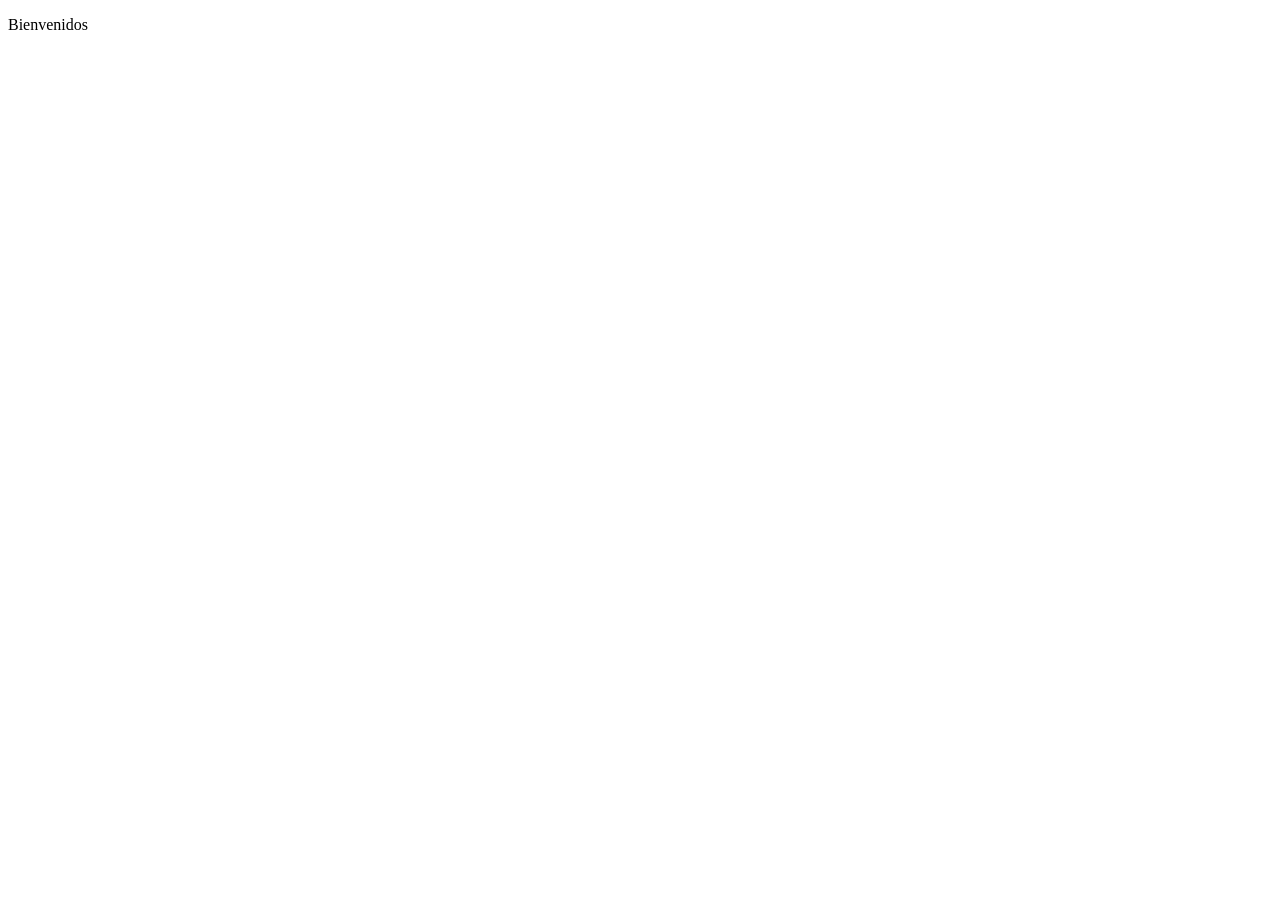
==== index.html @ aa57796c "primer commit" ====
<!DOCTYPE html>
<html lang="en">
<head>
    <meta charset="UTF-8">
    <meta name="viewport" content="width=device-width, initial-scale=1.0">
    <title>Jgm DEV</title>
</head>
<body>
    <p>Bienvenidos</p>
</body>
</html>
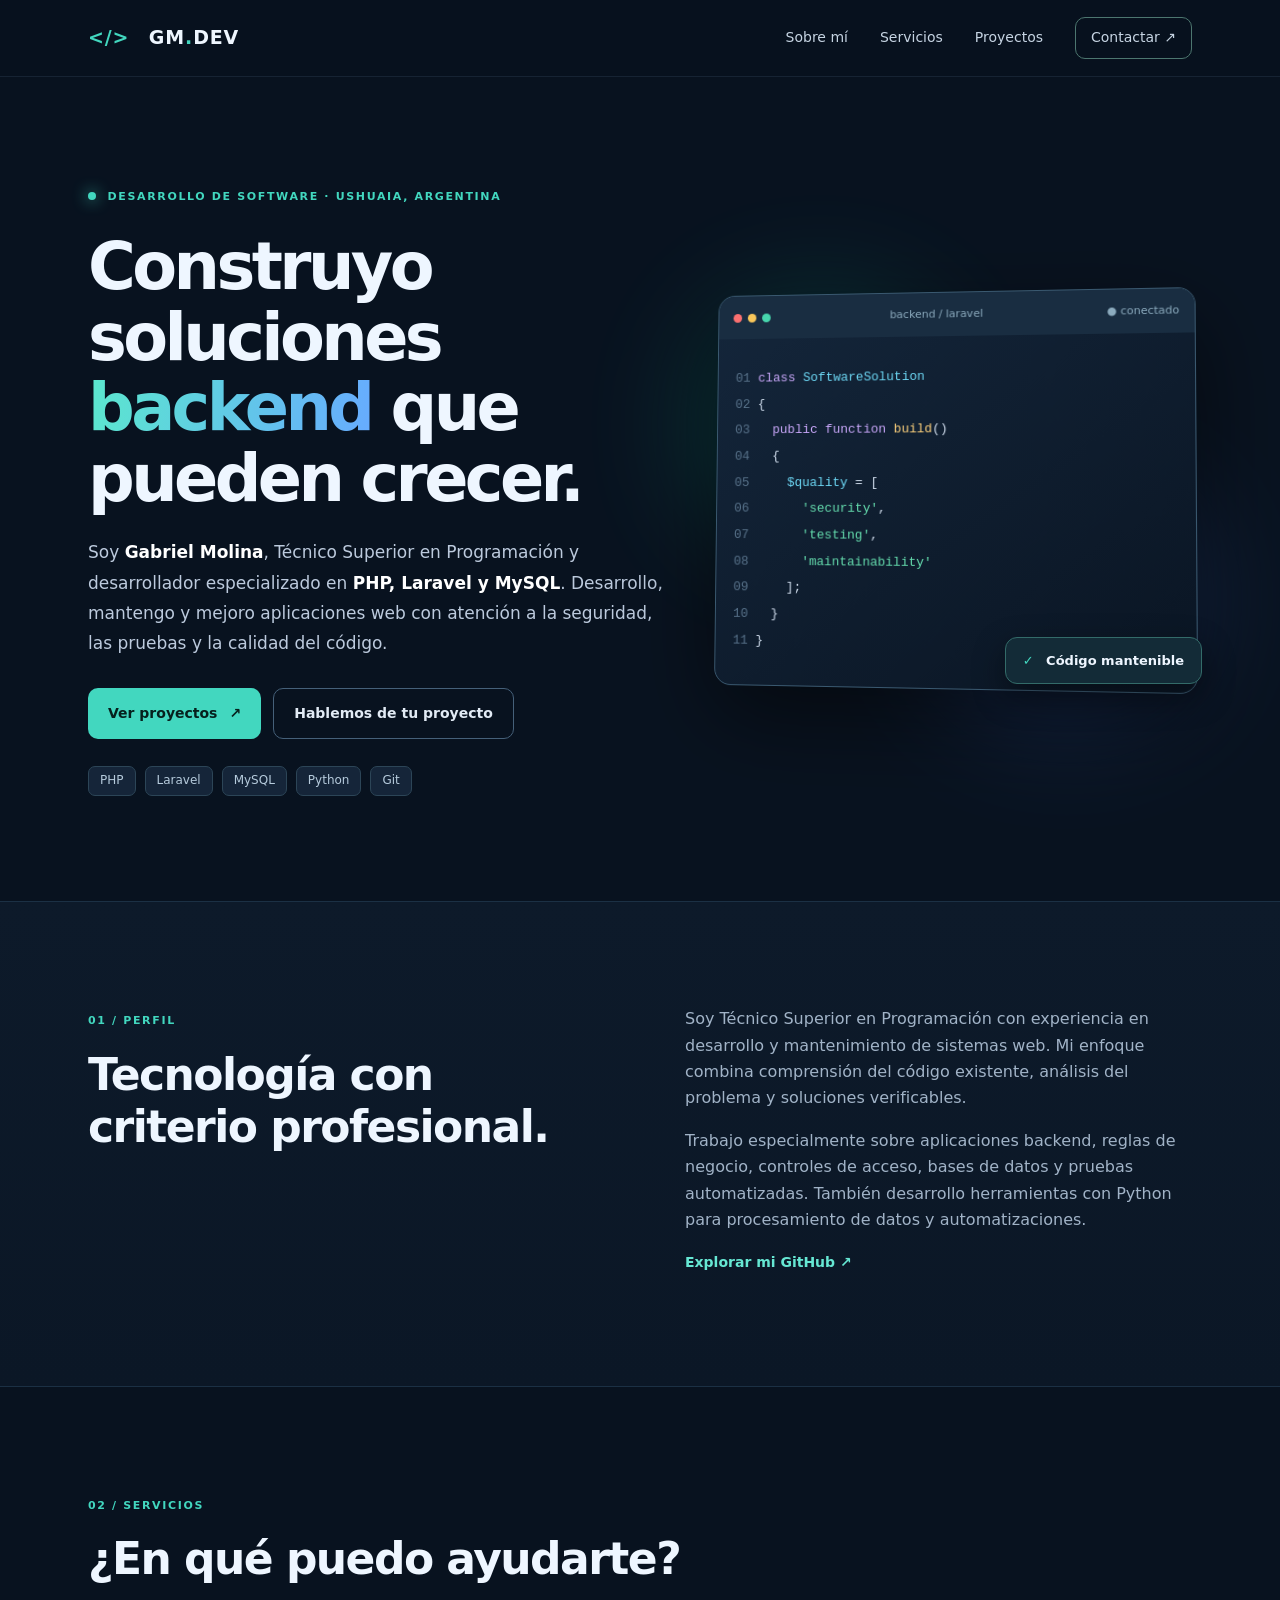
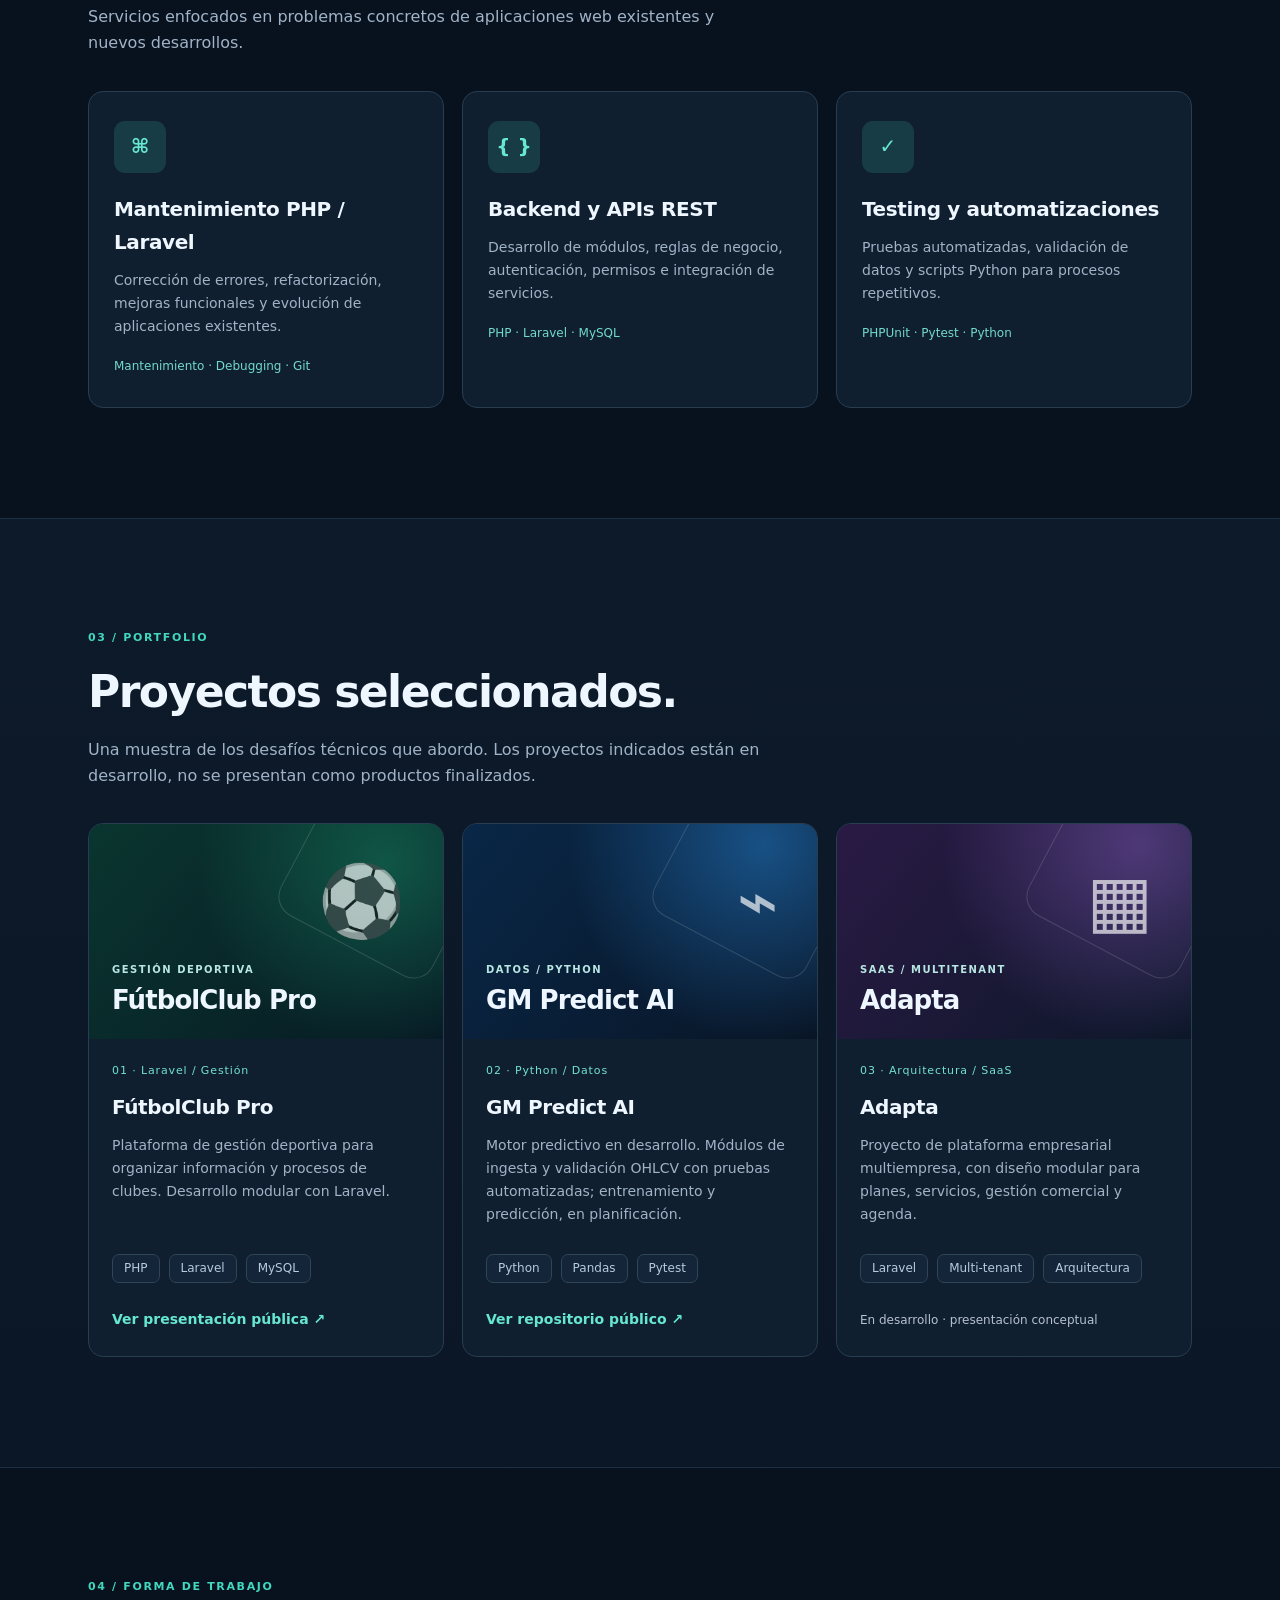
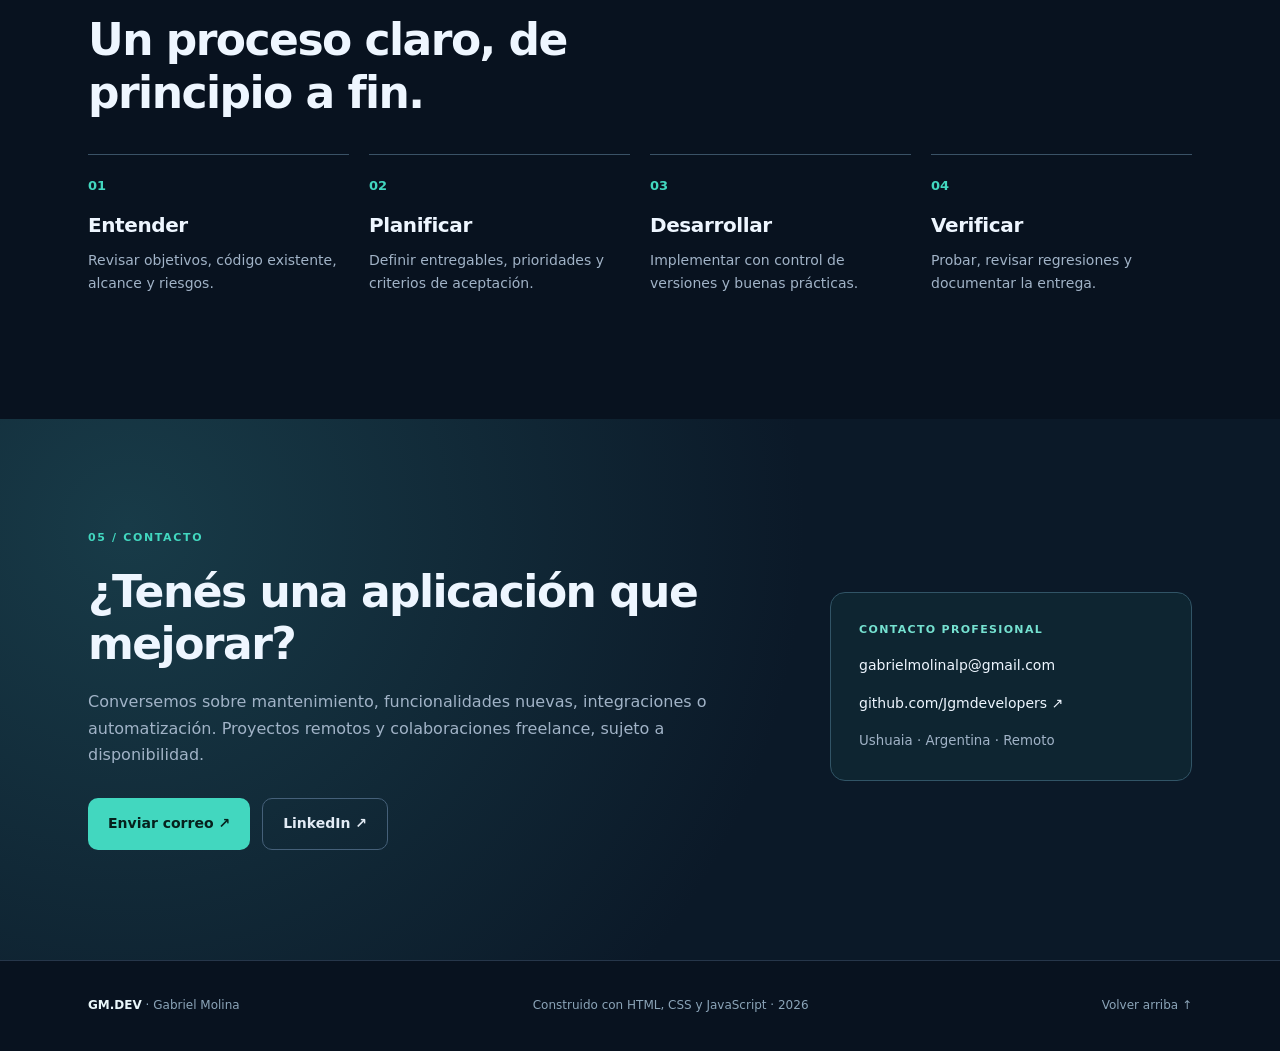
==== commit 25f582cf: "feat: implementar portfolio profesional responsive" ====
--- a/index.html
+++ b/index.html
@@ -1,11 +1,337 @@
-<!DOCTYPE html>
-<html lang="en">
-<head>
-    <meta charset="UTF-8">
-    <meta name="viewport" content="width=device-width, initial-scale=1.0">
-    <title>Jgm DEV</title>
-</head>
-<body>
-    <p>Bienvenidos</p>
-</body>
-</html>+<!doctype html>
+<html lang="es">
+  <head>
+    <meta charset="utf-8" />
+    <meta name="viewport" content="width=device-width,initial-scale=1" />
+    <meta
+      name="description"
+      content="Gabriel Molina — Desarrollador Backend especializado en PHP, Laravel, MySQL y Python. Desarrollo y mantenimiento de aplicaciones web, APIs REST y automatizaciones."
+    />
+    <meta name="theme-color" content="#08121f" />
+    <meta
+      property="og:title"
+      content="Gabriel Molina | Desarrollo Backend & Software"
+    />
+    <meta
+      property="og:description"
+      content="Desarrollo y mantenimiento PHP/Laravel, APIs REST, MySQL y automatizaciones Python."
+    />
+    <meta property="og:type" content="website" />
+    <title>Gabriel Molina | Desarrollador Backend PHP & Laravel</title>
+    <link rel="stylesheet" href="assets/styles.css" />
+    <script src="assets/main.js" defer></script>
+  </head>
+  <body>
+    <a class="skip" href="#contenido">Saltar al contenido</a>
+
+    <header class="site-header">
+      <nav class="container nav" aria-label="Navegación principal">
+        <a class="brand" href="#inicio"
+          ><span class="brand-symbol">&lt;/&gt;</span> GM<span class="brand-dot"
+            >.</span
+          >DEV</a
+        >
+        <button
+          class="menu-toggle"
+          type="button"
+          aria-label="Abrir menú"
+          aria-expanded="false"
+          aria-controls="site-links"
+        >
+          ☰
+        </button>
+        <div class="nav-links" id="site-links">
+          <a href="#sobre-mi">Sobre mí</a><a href="#servicios">Servicios</a
+          ><a href="#proyectos">Proyectos</a
+          ><a href="#contacto" class="nav-cta">Contactar ↗</a>
+        </div>
+      </nav>
+    </header>
+    <main id="contenido">
+      <section class="hero container" id="inicio">
+        <div class="hero-copy">
+          <span class="eyebrow"
+            ><span class="pulse"></span> DESARROLLO DE SOFTWARE · USHUAIA,
+            ARGENTINA</span
+          >
+          <h1>
+            Construyo soluciones <span class="gradient-text">backend</span> que
+            pueden crecer.
+          </h1>
+          <p class="lead">
+            Soy <strong>Gabriel Molina</strong>, Técnico Superior en
+            Programación y desarrollador especializado en
+            <strong>PHP, Laravel y MySQL</strong>. Desarrollo, mantengo y mejoro
+            aplicaciones web con atención a la seguridad, las pruebas y la
+            calidad del código.
+          </p>
+          <div class="hero-actions">
+            <a class="btn primary" href="#proyectos"
+              >Ver proyectos <span aria-hidden="true">↗</span></a
+            ><a class="btn secondary" href="#contacto"
+              >Hablemos de tu proyecto</a
+            >
+          </div>
+          <div class="hero-tags" aria-label="Tecnologías principales">
+            <span>PHP</span><span>Laravel</span><span>MySQL</span
+            ><span>Python</span><span>Git</span>
+          </div>
+        </div>
+        <div
+          class="hero-visual"
+          aria-label="Ilustración abstracta de un entorno de desarrollo"
+        >
+          <div class="glow glow-one"></div>
+          <div class="glow glow-two"></div>
+          <div class="terminal">
+            <div class="terminal-top">
+              <span class="lights"><i></i><i></i><i></i></span
+              ><span>backend / laravel</span><span>● conectado</span>
+            </div>
+            <pre
+              aria-hidden="true"
+            ><span class="line-muted">01</span> <span class="purple">class</span> <span class="cyan">SoftwareSolution</span>
+<span class="line-muted">02</span> {
+<span class="line-muted">03</span>   <span class="purple">public function</span> <span class="yellow">build</span>()
+<span class="line-muted">04</span>   {
+<span class="line-muted">05</span>     <span class="cyan">$quality</span> = [
+<span class="line-muted">06</span>       <span class="green">'security'</span>,
+<span class="line-muted">07</span>       <span class="green">'testing'</span>,
+<span class="line-muted">08</span>       <span class="green">'maintainability'</span>
+<span class="line-muted">09</span>     ];
+<span class="line-muted">10</span>   }
+<span class="line-muted">11</span> }</pre>
+          </div>
+          <div class="floating-pill"><span>✓</span> Código mantenible</div>
+        </div>
+      </section>
+      <section id="sobre-mi" class="section section-alt">
+        <div class="container split">
+          <div>
+            <span class="section-label">01 / PERFIL</span>
+            <h2>Tecnología con criterio profesional.</h2>
+          </div>
+          <div>
+            <p>
+              Soy Técnico Superior en Programación con experiencia en desarrollo
+              y mantenimiento de sistemas web. Mi enfoque combina comprensión
+              del código existente, análisis del problema y soluciones
+              verificables.
+            </p>
+            <p>
+              Trabajo especialmente sobre aplicaciones backend, reglas de
+              negocio, controles de acceso, bases de datos y pruebas
+              automatizadas. También desarrollo herramientas con Python para
+              procesamiento de datos y automatizaciones.
+            </p>
+            <a
+              class="text-link"
+              href="https://github.com/Jgmdevelopers"
+              target="_blank"
+              rel="noopener noreferrer"
+              >Explorar mi GitHub ↗</a
+            >
+          </div>
+        </div>
+      </section>
+      <section id="servicios" class="section container">
+        <div class="section-head">
+          <span class="section-label">02 / SERVICIOS</span>
+          <h2>¿En qué puedo ayudarte?</h2>
+          <p>
+            Servicios enfocados en problemas concretos de aplicaciones web
+            existentes y nuevos desarrollos.
+          </p>
+        </div>
+        <div class="service-grid">
+          <article class="service-card">
+            <span class="card-icon">⌘</span>
+            <h3>Mantenimiento PHP / Laravel</h3>
+            <p>
+              Corrección de errores, refactorización, mejoras funcionales y
+              evolución de aplicaciones existentes.
+            </p>
+            <span class="card-meta">Mantenimiento · Debugging · Git</span>
+          </article>
+          <article class="service-card">
+            <span class="card-icon">{ }</span>
+            <h3>Backend y APIs REST</h3>
+            <p>
+              Desarrollo de módulos, reglas de negocio, autenticación, permisos
+              e integración de servicios.
+            </p>
+            <span class="card-meta">PHP · Laravel · MySQL</span>
+          </article>
+          <article class="service-card">
+            <span class="card-icon">✓</span>
+            <h3>Testing y automatizaciones</h3>
+            <p>
+              Pruebas automatizadas, validación de datos y scripts Python para
+              procesos repetitivos.
+            </p>
+            <span class="card-meta">PHPUnit · Pytest · Python</span>
+          </article>
+        </div>
+      </section>
+      <section id="proyectos" class="section section-alt">
+        <div class="container">
+          <div class="section-head">
+            <span class="section-label">03 / PORTFOLIO</span>
+            <h2>Proyectos seleccionados.</h2>
+            <p>
+              Una muestra de los desafíos técnicos que abordo. Los proyectos
+              indicados están en desarrollo, no se presentan como productos
+              finalizados.
+            </p>
+          </div>
+          <div class="project-grid">
+            <article class="project-card">
+              <div class="project-art football">
+                <span class="project-art-icon">⚽</span
+                ><span>GESTIÓN DEPORTIVA</span><strong>FútbolClub Pro</strong>
+              </div>
+              <div class="project-body">
+                <div class="project-kicker">01 · Laravel / Gestión</div>
+                <h3>FútbolClub Pro</h3>
+                <p>
+                  Plataforma de gestión deportiva para organizar información y
+                  procesos de clubes. Desarrollo modular con Laravel.
+                </p>
+                <div class="project-tags">
+                  <span>PHP</span><span>Laravel</span><span>MySQL</span>
+                </div>
+                <a
+                  class="text-link"
+                  href="https://github.com/Jgmdevelopers/futbolclub-pro-showcase"
+                  target="_blank"
+                  rel="noopener noreferrer"
+                  >Ver presentación pública ↗</a
+                >
+              </div>
+            </article>
+            <article class="project-card">
+              <div class="project-art predict">
+                <span class="project-art-icon">⌁</span
+                ><span>DATOS / PYTHON</span><strong>GM Predict AI</strong>
+              </div>
+              <div class="project-body">
+                <div class="project-kicker">02 · Python / Datos</div>
+                <h3>GM Predict AI</h3>
+                <p>
+                  Motor predictivo en desarrollo. Módulos de ingesta y
+                  validación OHLCV con pruebas automatizadas; entrenamiento y
+                  predicción, en planificación.
+                </p>
+                <div class="project-tags">
+                  <span>Python</span><span>Pandas</span><span>Pytest</span>
+                </div>
+                <a
+                  class="text-link"
+                  href="https://github.com/Jgmdevelopers/gm-predict-ai"
+                  target="_blank"
+                  rel="noopener noreferrer"
+                  >Ver repositorio público ↗</a
+                >
+              </div>
+            </article>
+            <article class="project-card">
+              <div class="project-art adapta">
+                <span class="project-art-icon">▦</span
+                ><span>SAAS / MULTITENANT</span><strong>Adapta</strong>
+              </div>
+              <div class="project-body">
+                <div class="project-kicker">03 · Arquitectura / SaaS</div>
+                <h3>Adapta</h3>
+                <p>
+                  Proyecto de plataforma empresarial multiempresa, con diseño
+                  modular para planes, servicios, gestión comercial y agenda.
+                </p>
+                <div class="project-tags">
+                  <span>Laravel</span><span>Multi-tenant</span
+                  ><span>Arquitectura</span>
+                </div>
+                <span class="project-status"
+                  >En desarrollo · presentación conceptual</span
+                >
+              </div>
+            </article>
+          </div>
+        </div>
+      </section>
+      <section class="section container" id="metodo">
+        <div class="section-head">
+          <span class="section-label">04 / FORMA DE TRABAJO</span>
+          <h2>Un proceso claro, de principio a fin.</h2>
+        </div>
+        <div class="steps">
+          <div>
+            <b>01</b>
+            <h3>Entender</h3>
+            <p>Revisar objetivos, código existente, alcance y riesgos.</p>
+          </div>
+          <div>
+            <b>02</b>
+            <h3>Planificar</h3>
+            <p>Definir entregables, prioridades y criterios de aceptación.</p>
+          </div>
+          <div>
+            <b>03</b>
+            <h3>Desarrollar</h3>
+            <p>Implementar con control de versiones y buenas prácticas.</p>
+          </div>
+          <div>
+            <b>04</b>
+            <h3>Verificar</h3>
+            <p>Probar, revisar regresiones y documentar la entrega.</p>
+          </div>
+        </div>
+      </section>
+      <section class="section contact-section" id="contacto">
+        <div class="container contact-box">
+          <div>
+            <span class="section-label">05 / CONTACTO</span>
+            <h2>¿Tenés una aplicación que mejorar?</h2>
+            <p>
+              Conversemos sobre mantenimiento, funcionalidades nuevas,
+              integraciones o automatización. Proyectos remotos y colaboraciones
+              freelance, sujeto a disponibilidad.
+            </p>
+            <div class="contact-actions">
+              <a
+                class="btn primary"
+                href="mailto:gabrielmolinalp@gmail.com?subject=Consulta%20de%20desarrollo%20de%20software"
+                >Enviar correo ↗</a
+              ><a
+                class="btn secondary"
+                href="https://www.linkedin.com/in/gabriel-molina-ush/"
+                target="_blank"
+                rel="noopener noreferrer"
+                >LinkedIn ↗</a
+              >
+            </div>
+          </div>
+          <div class="contact-detail">
+            <span>CONTACTO PROFESIONAL</span
+            ><a href="mailto:gabrielmolinalp@gmail.com"
+              >gabrielmolinalp@gmail.com</a
+            ><a
+              href="https://github.com/Jgmdevelopers"
+              target="_blank"
+              rel="noopener noreferrer"
+              >github.com/Jgmdevelopers ↗</a
+            ><small>Ushuaia · Argentina · Remoto</small>
+          </div>
+        </div>
+      </section>
+    </main>
+    <footer>
+      <div class="container footer-inner">
+        <span><strong>GM.DEV</strong> · Gabriel Molina</span
+        ><span
+          >Construido con HTML, CSS y JavaScript ·
+          <span id="year">2026</span></span
+        ><a href="#inicio">Volver arriba ↑</a>
+      </div>
+    </footer>
+  </body>
+</html>
--- a/assets/styles.css
+++ b/assets/styles.css
@@ -0,0 +1,649 @@
+:root {
+  color-scheme: dark;
+  --bg: #08121f;
+  --surface: #101f30;
+  --surface-2: #0c1827;
+  --text: #eef6ff;
+  --muted: #a1b3c7;
+  --line: #26364a;
+  --accent: #42d7bf;
+  --accent2: #5ca4ff;
+  --max: 1160px;
+}
+* {
+  box-sizing: border-box;
+}
+html {
+  scroll-behavior: smooth;
+}
+body {
+  margin: 0;
+  background: var(--bg);
+  color: var(--text);
+  font-family:
+    Inter,
+    system-ui,
+    -apple-system,
+    BlinkMacSystemFont,
+    "Segoe UI",
+    sans-serif;
+  line-height: 1.65;
+}
+a {
+  color: inherit;
+  text-decoration: none;
+}
+button {
+  font: inherit;
+}
+a:focus-visible,
+button:focus-visible {
+  outline: 2px solid var(--accent);
+  outline-offset: 4px;
+}
+.container {
+  max-width: var(--max);
+  padding: 0 28px;
+  margin: auto;
+}
+.skip {
+  position: absolute;
+  left: -9999px;
+  top: 0;
+}
+.skip:focus {
+  left: 16px;
+  top: 16px;
+  z-index: 20;
+  background: #fff;
+  color: #111;
+  padding: 8px;
+}
+.site-header {
+  position: sticky;
+  top: 0;
+  z-index: 10;
+  background: rgba(8, 18, 31, 0.9);
+  border-bottom: 1px solid #26364a80;
+  backdrop-filter: blur(16px);
+}
+.nav {
+  min-height: 76px;
+  display: flex;
+  align-items: center;
+  justify-content: space-between;
+  gap: 20px;
+}
+.brand {
+  font-size: 19px;
+  font-weight: 850;
+  letter-spacing: 0.045em;
+}
+.brand-symbol {
+  color: var(--accent);
+  font-weight: 900;
+  margin-right: 12px;
+}
+.brand-dot {
+  color: var(--accent);
+}
+.nav-links {
+  display: flex;
+  gap: 32px;
+  align-items: center;
+  color: #c6d4e3;
+  font-size: 14px;
+}
+.nav-links a:hover,
+.text-link:hover {
+  color: var(--accent);
+}
+.nav-cta {
+  border: 1px solid #4c766f;
+  border-radius: 10px;
+  padding: 8px 15px;
+}
+.menu-toggle {
+  display: none;
+  background: none;
+  border: 1px solid var(--line);
+  border-radius: 8px;
+  color: white;
+  font-size: 22px;
+  padding: 2px 12px;
+}
+.hero {
+  min-height: 680px;
+  padding-top: 105px;
+  padding-bottom: 105px;
+  display: grid;
+  grid-template-columns: 1.09fr 0.91fr;
+  align-items: center;
+  gap: 44px;
+}
+.eyebrow,
+.section-label {
+  font-size: 11px;
+  letter-spacing: 0.15em;
+  font-weight: 800;
+  color: var(--accent);
+}
+.pulse {
+  display: inline-block;
+  width: 8px;
+  height: 8px;
+  border-radius: 50%;
+  background: var(--accent);
+  box-shadow: 0 0 15px var(--accent);
+  margin-right: 6px;
+}
+h1,
+h2,
+h3,
+p {
+  margin-top: 0;
+}
+h1 {
+  font-size: clamp(43px, 5.1vw, 72px);
+  letter-spacing: -0.055em;
+  line-height: 1.08;
+  margin: 23px 0 24px;
+}
+h2 {
+  font-size: clamp(29px, 3.5vw, 44px);
+  letter-spacing: -0.035em;
+  line-height: 1.2;
+  margin: 16px 0 18px;
+}
+h3 {
+  font-size: 20px;
+  letter-spacing: -0.02em;
+}
+.gradient-text {
+  background: linear-gradient(100deg, #5be8cd, #67abff);
+  background-clip: text;
+  -webkit-background-clip: text;
+  color: transparent;
+}
+.lead {
+  color: #bccadd;
+  font-size: 17px;
+  line-height: 1.78;
+  max-width: 630px;
+}
+.lead strong {
+  color: #fff;
+}
+.hero-actions,
+.contact-actions {
+  display: flex;
+  flex-wrap: wrap;
+  gap: 12px;
+  margin-top: 30px;
+}
+.btn {
+  display: inline-flex;
+  align-items: center;
+  justify-content: center;
+  gap: 12px;
+  border-radius: 10px;
+  padding: 13px 20px;
+  font-weight: 750;
+  font-size: 14px;
+  transition:
+    transform 0.18s,
+    background 0.18s;
+}
+.btn:hover {
+  transform: translateY(-2px);
+}
+.primary {
+  background: var(--accent);
+  color: #06211d;
+}
+.primary:hover {
+  background: #75e7d3;
+}
+.secondary {
+  border: 1px solid #456079;
+  color: #e2ebf5;
+}
+.secondary:hover {
+  background: #152a3e;
+}
+.hero-tags,
+.project-tags {
+  display: flex;
+  flex-wrap: wrap;
+  gap: 9px;
+  margin-top: 27px;
+}
+.hero-tags span,
+.project-tags span {
+  padding: 4px 11px;
+  border: 1px solid #2c4557;
+  border-radius: 7px;
+  color: #b6cbdc;
+  font-size: 12px;
+  background: #152539;
+}
+.hero-visual {
+  position: relative;
+  min-height: 440px;
+  display: flex;
+  align-items: center;
+}
+.glow {
+  position: absolute;
+  border-radius: 50%;
+  filter: blur(65px);
+  opacity: 0.32;
+}
+.glow-one {
+  background: #0ebf9e;
+  width: 220px;
+  height: 220px;
+  top: 45px;
+  left: 0;
+}
+.glow-two {
+  background: #477df4;
+  width: 250px;
+  height: 220px;
+  right: 0;
+  bottom: 0;
+}
+.terminal {
+  position: relative;
+  width: 100%;
+  border: 1px solid #3a5970;
+  border-radius: 17px;
+  background: linear-gradient(145deg, #14263b, #0a1523);
+  box-shadow: 0 30px 90px #0008;
+  transform: perspective(900px) rotateY(-5deg) rotateX(2deg);
+  overflow: hidden;
+}
+.terminal-top {
+  display: flex;
+  justify-content: space-between;
+  align-items: center;
+  background: #192d41;
+  padding: 13px 15px;
+  color: #8cabbe;
+  font-size: 11px;
+}
+.lights {
+  display: flex;
+  gap: 6px;
+}
+.lights i {
+  width: 9px;
+  height: 9px;
+  border-radius: 50%;
+  background: #fb7070;
+}
+.lights i:nth-child(2) {
+  background: #f8c65a;
+}
+.lights i:nth-child(3) {
+  background: #47d6ad;
+}
+.terminal pre {
+  margin: 0;
+  padding: 28px 18px 31px;
+  font:
+    13px/2.05 Consolas,
+    Monaco,
+    monospace;
+  color: #d2dfef;
+  white-space: pre;
+  overflow-x: auto;
+}
+.line-muted {
+  color: #567088;
+}
+.purple {
+  color: #c9a7fa;
+}
+.cyan {
+  color: #6cd8f5;
+}
+.yellow {
+  color: #ffd27c;
+}
+.green {
+  color: #64ddae;
+}
+.floating-pill {
+  position: absolute;
+  right: -10px;
+  bottom: 25px;
+  padding: 12px 17px;
+  background: #132b37;
+  border: 1px solid #336b69;
+  border-radius: 12px;
+  box-shadow: 0 12px 32px #0006;
+  font-size: 13px;
+  font-weight: 700;
+}
+.floating-pill span {
+  color: var(--accent);
+  margin-right: 8px;
+}
+.section {
+  padding-top: 104px;
+  padding-bottom: 110px;
+  scroll-margin-top: 76px;
+}
+.section-alt {
+  background: linear-gradient(180deg, #0d1a2a, #0b1726);
+  border-block: 1px solid #1b3044;
+}
+.split {
+  display: grid;
+  grid-template-columns: 1fr 1fr;
+  gap: 90px;
+}
+.split p,
+.section-head p,
+.service-card p,
+.project-body p,
+.steps p,
+.contact-box p {
+  color: var(--muted);
+}
+.split p {
+  font-size: 16px;
+}
+.section-head {
+  max-width: 680px;
+  margin-bottom: 34px;
+}
+.text-link {
+  font-size: 14px;
+  font-weight: 750;
+  color: #66e7d3;
+}
+.service-grid,
+.project-grid {
+  display: grid;
+  grid-template-columns: repeat(3, 1fr);
+  gap: 18px;
+}
+.service-card,
+.project-card {
+  background: #101f30;
+  border: 1px solid #293d51;
+  border-radius: 15px;
+  overflow: hidden;
+}
+.service-card {
+  padding: 29px 25px;
+  min-height: 270px;
+}
+.service-card h3 {
+  margin: 20px 0 10px;
+}
+.card-icon {
+  display: grid;
+  place-items: center;
+  background: #173c45;
+  color: #67e8d0;
+  border-radius: 11px;
+  width: 52px;
+  height: 52px;
+  font-weight: 800;
+  font-size: 20px;
+}
+.service-card p {
+  font-size: 14px;
+}
+.card-meta {
+  color: #71d9cd;
+  font-size: 12px;
+}
+.project-art {
+  height: 215px;
+  display: flex;
+  flex-direction: column;
+  justify-content: flex-end;
+  align-items: flex-start;
+  padding: 23px;
+  background:
+    radial-gradient(circle at 84% 18%, #1a966e70, transparent 55%),
+    linear-gradient(130deg, #0a352f, #071923);
+  position: relative;
+  overflow: hidden;
+}
+.project-art:after {
+  content: "";
+  position: absolute;
+  width: 170px;
+  height: 170px;
+  border: 1px solid #ffffff24;
+  border-radius: 22px;
+  transform: rotate(28deg);
+  right: -30px;
+  top: -40px;
+}
+.project-art.predict {
+  background:
+    radial-gradient(circle at 85% 10%, #2b93ed70, transparent 55%),
+    linear-gradient(130deg, #092747, #091526);
+}
+.project-art.adapta {
+  background:
+    radial-gradient(circle at 85% 10%, #a16adf65, transparent 55%),
+    linear-gradient(130deg, #2a1a45, #0c1728);
+}
+.project-art > span:not(.project-art-icon) {
+  font-size: 10px;
+  font-weight: 750;
+  letter-spacing: 0.15em;
+  color: #b8e6e2;
+}
+.project-art strong {
+  font-size: 26px;
+  letter-spacing: -0.035em;
+  line-height: 1.2;
+  margin-top: 7px;
+}
+.project-art-icon {
+  position: absolute;
+  font-size: 70px;
+  right: 38px;
+  top: 20px;
+  color: #ffffffab;
+}
+.project-body {
+  padding: 23px;
+}
+.project-kicker {
+  font-size: 11px;
+  letter-spacing: 0.08em;
+  color: #72e1d1;
+  margin-bottom: 10px;
+}
+.project-body h3 {
+  margin: 0 0 10px;
+}
+.project-body p {
+  min-height: 105px;
+  font-size: 14px;
+}
+.project-tags {
+  margin: 15px 0 23px;
+}
+.project-status {
+  font-size: 12px;
+  color: #b7c0d4;
+}
+.steps {
+  display: grid;
+  grid-template-columns: repeat(4, 1fr);
+  gap: 20px;
+}
+.steps > div {
+  border-top: 1px solid #3a5266;
+  padding-top: 17px;
+}
+.steps b {
+  color: var(--accent);
+  font-size: 13px;
+}
+.steps h3 {
+  margin: 11px 0 7px;
+}
+.steps p {
+  font-size: 14px;
+}
+.contact-section {
+  background:
+    radial-gradient(circle at 10% 20%, #183b48, transparent 55%), #0b1928;
+}
+.contact-box {
+  display: grid;
+  grid-template-columns: 1.3fr 0.7fr;
+  gap: 70px;
+  align-items: center;
+}
+.contact-box h2 {
+  max-width: 650px;
+}
+.contact-detail {
+  background: #0e2531;
+  border: 1px solid #315466;
+  padding: 28px;
+  border-radius: 15px;
+  display: flex;
+  flex-direction: column;
+  gap: 15px;
+  overflow-wrap: anywhere;
+}
+.contact-detail > span {
+  color: #75e1d0;
+  font-size: 11px;
+  letter-spacing: 0.12em;
+  font-weight: 800;
+}
+.contact-detail a {
+  font-size: 14px;
+}
+.contact-detail a:hover {
+  color: var(--accent);
+}
+.contact-detail small {
+  color: var(--muted);
+}
+footer {
+  border-top: 1px solid var(--line);
+  color: #8ba4b8;
+  font-size: 12px;
+}
+.footer-inner {
+  min-height: 90px;
+  display: flex;
+  justify-content: space-between;
+  align-items: center;
+  gap: 15px;
+}
+.footer-inner strong {
+  color: #eaf7fa;
+}
+@media (max-width: 900px) {
+  .hero {
+    grid-template-columns: 1fr;
+    padding-top: 70px;
+    padding-bottom: 60px;
+    gap: 36px;
+  }
+  .hero-visual {
+    max-width: 560px;
+    min-height: 380px;
+  }
+  .split {
+    gap: 25px;
+  }
+  .service-grid,
+  .project-grid {
+    grid-template-columns: repeat(2, 1fr);
+  }
+  .steps {
+    grid-template-columns: repeat(2, 1fr);
+  }
+  .contact-box {
+    gap: 25px;
+  }
+}
+@media (max-width: 650px) {
+  .container {
+    padding-inline: 20px;
+  }
+  .nav {
+    min-height: 65px;
+  }
+  .menu-toggle {
+    display: block;
+  }
+  .nav-links {
+    display: none;
+    position: absolute;
+    top: 65px;
+    left: 0;
+    right: 0;
+    background: #0c192a;
+    padding: 22px;
+    flex-direction: column;
+    align-items: stretch;
+    border-bottom: 1px solid var(--line);
+  }
+  .nav-links.open {
+    display: flex;
+  }
+  .hero {
+    padding-top: 58px;
+    gap: 22px;
+  }
+  .hero-visual {
+    min-height: 330px;
+  }
+  .terminal {
+    transform: none;
+  }
+  .terminal pre {
+    font-size: 11px;
+    padding: 18px 10px;
+  }
+  .terminal-top {
+    font-size: 9px;
+  }
+  .floating-pill {
+    right: 5px;
+    bottom: 7px;
+  }
+  .section {
+    padding-top: 70px;
+    padding-bottom: 72px;
+  }
+  .split,
+  .contact-box {
+    grid-template-columns: 1fr;
+  }
+  .service-grid,
+  .project-grid,
+  .steps {
+    grid-template-columns: 1fr;
+  }
+  .service-card {
+    min-height: auto;
+  }
+  .project-body p {
+    min-height: auto;
+  }
+  .footer-inner {
+    padding-top: 23px;
+    padding-bottom: 25px;
+    flex-direction: column;
+    align-items: flex-start;
+  }
+}
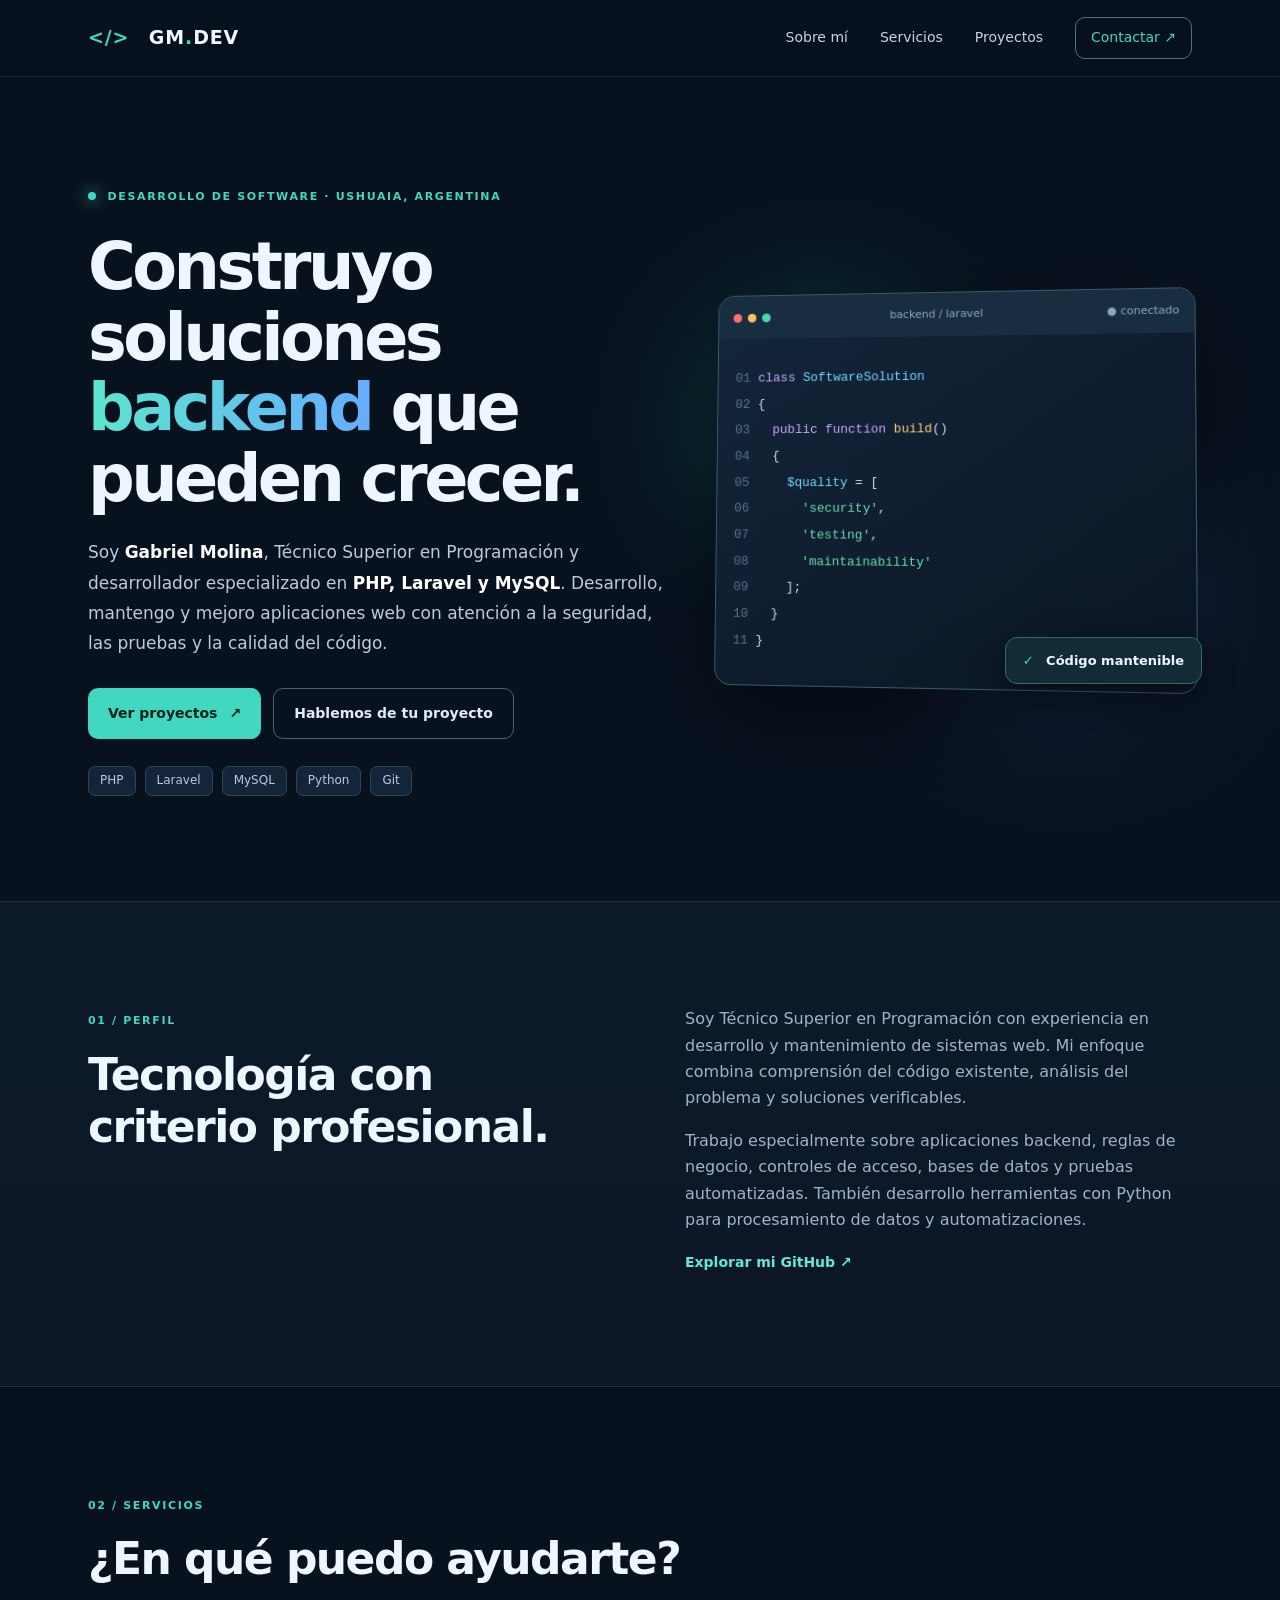
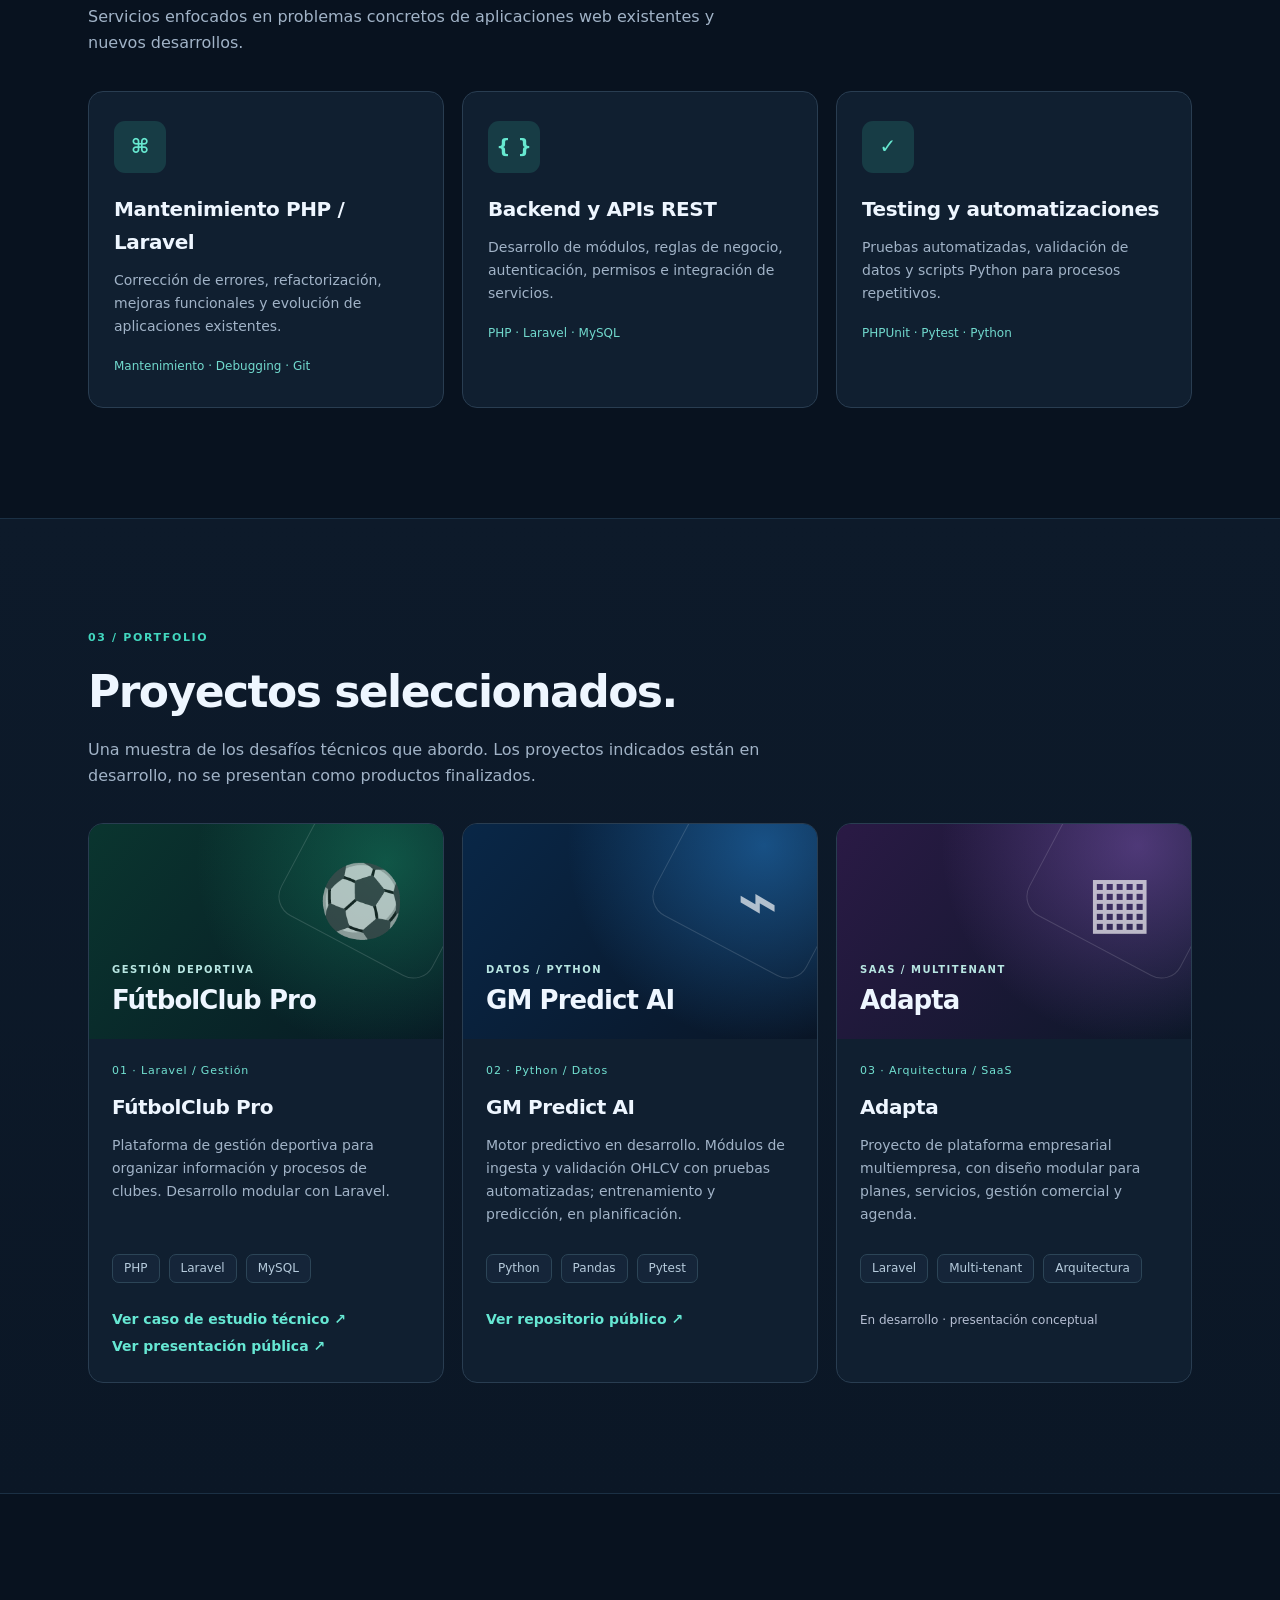
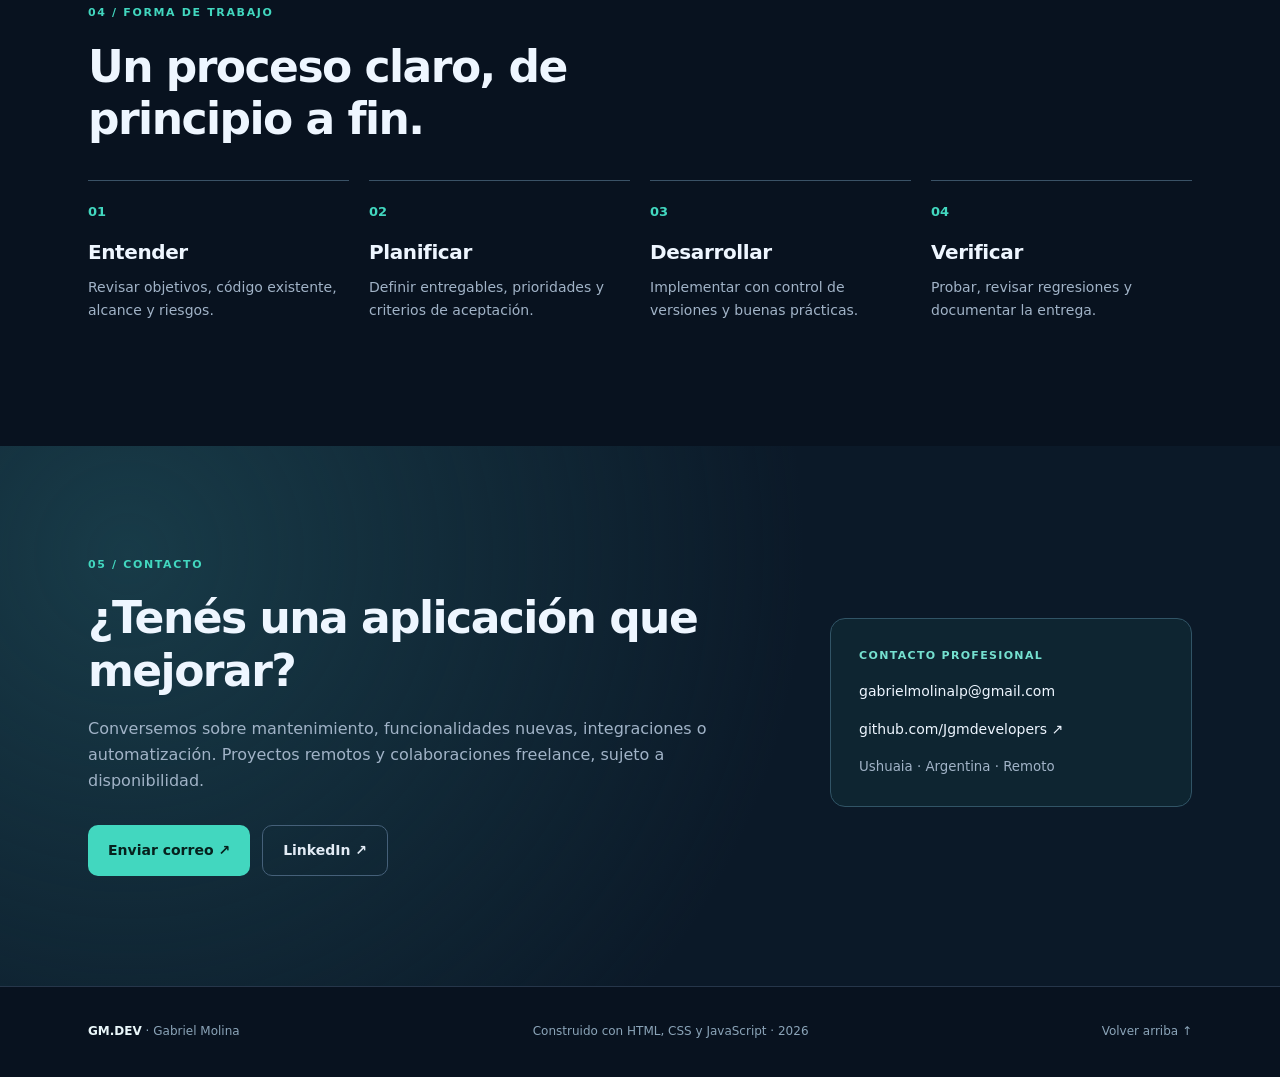
==== commit 95cb3081: "feat: enlazar caso de estudio desde tarjeta de FútbolClub Pro" ====
--- a/index.html
+++ b/index.html
@@ -202,6 +202,11 @@
                 </div>
                 <a
                   class="text-link"
+                  href="proyectos/futbolclub-pro.html"
+                  >Ver caso de estudio técnico ↗</a>
+                <br />
+                <a
+                  class="text-link"
                   href="https://github.com/Jgmdevelopers/futbolclub-pro-showcase"
                   target="_blank"
                   rel="noopener noreferrer"
--- a/assets/styles.css
+++ b/assets/styles.css
@@ -647,3 +647,42 @@
     align-items: flex-start;
   }
 }
+
+
+/* GM.DEV v1.1 — microinteracciones y accesibilidad */
+:root { --motion-ease: cubic-bezier(.2,.7,.2,1); }
+html { scroll-padding-top: 88px; }
+.service-card, .project-card, .contact-detail {
+  transition: transform 220ms var(--motion-ease), border-color 220ms ease, box-shadow 220ms ease;
+}
+@media (hover: hover) and (pointer: fine) {
+  .service-card:hover, .project-card:hover {
+    transform: translateY(-5px);
+    border-color: #4a9b9b;
+    box-shadow: 0 14px 34px rgba(0,0,0,.2);
+  }
+}
+.nav-links a[aria-current="location"] { color: var(--accent); }
+.nav-links a[aria-current="location"]:not(.nav-cta) {
+  text-decoration: underline;
+  text-underline-offset: 9px;
+  text-decoration-thickness: 2px;
+}
+@media (prefers-reduced-motion: no-preference) {
+  .motion-ready .reveal {
+    opacity: 0;
+    transform: translateY(14px);
+    transition: opacity 440ms var(--motion-ease), transform 440ms var(--motion-ease);
+  }
+  .motion-ready .reveal.is-visible { opacity: 1; transform: none; }
+}
+@media (prefers-reduced-motion: reduce) {
+  html { scroll-behavior: auto; }
+  *, *::before, *::after {
+    animation-duration: .01ms !important;
+    animation-iteration-count: 1 !important;
+    transition-duration: .01ms !important;
+    scroll-behavior: auto !important;
+  }
+  .reveal { opacity: 1 !important; transform: none !important; }
+}
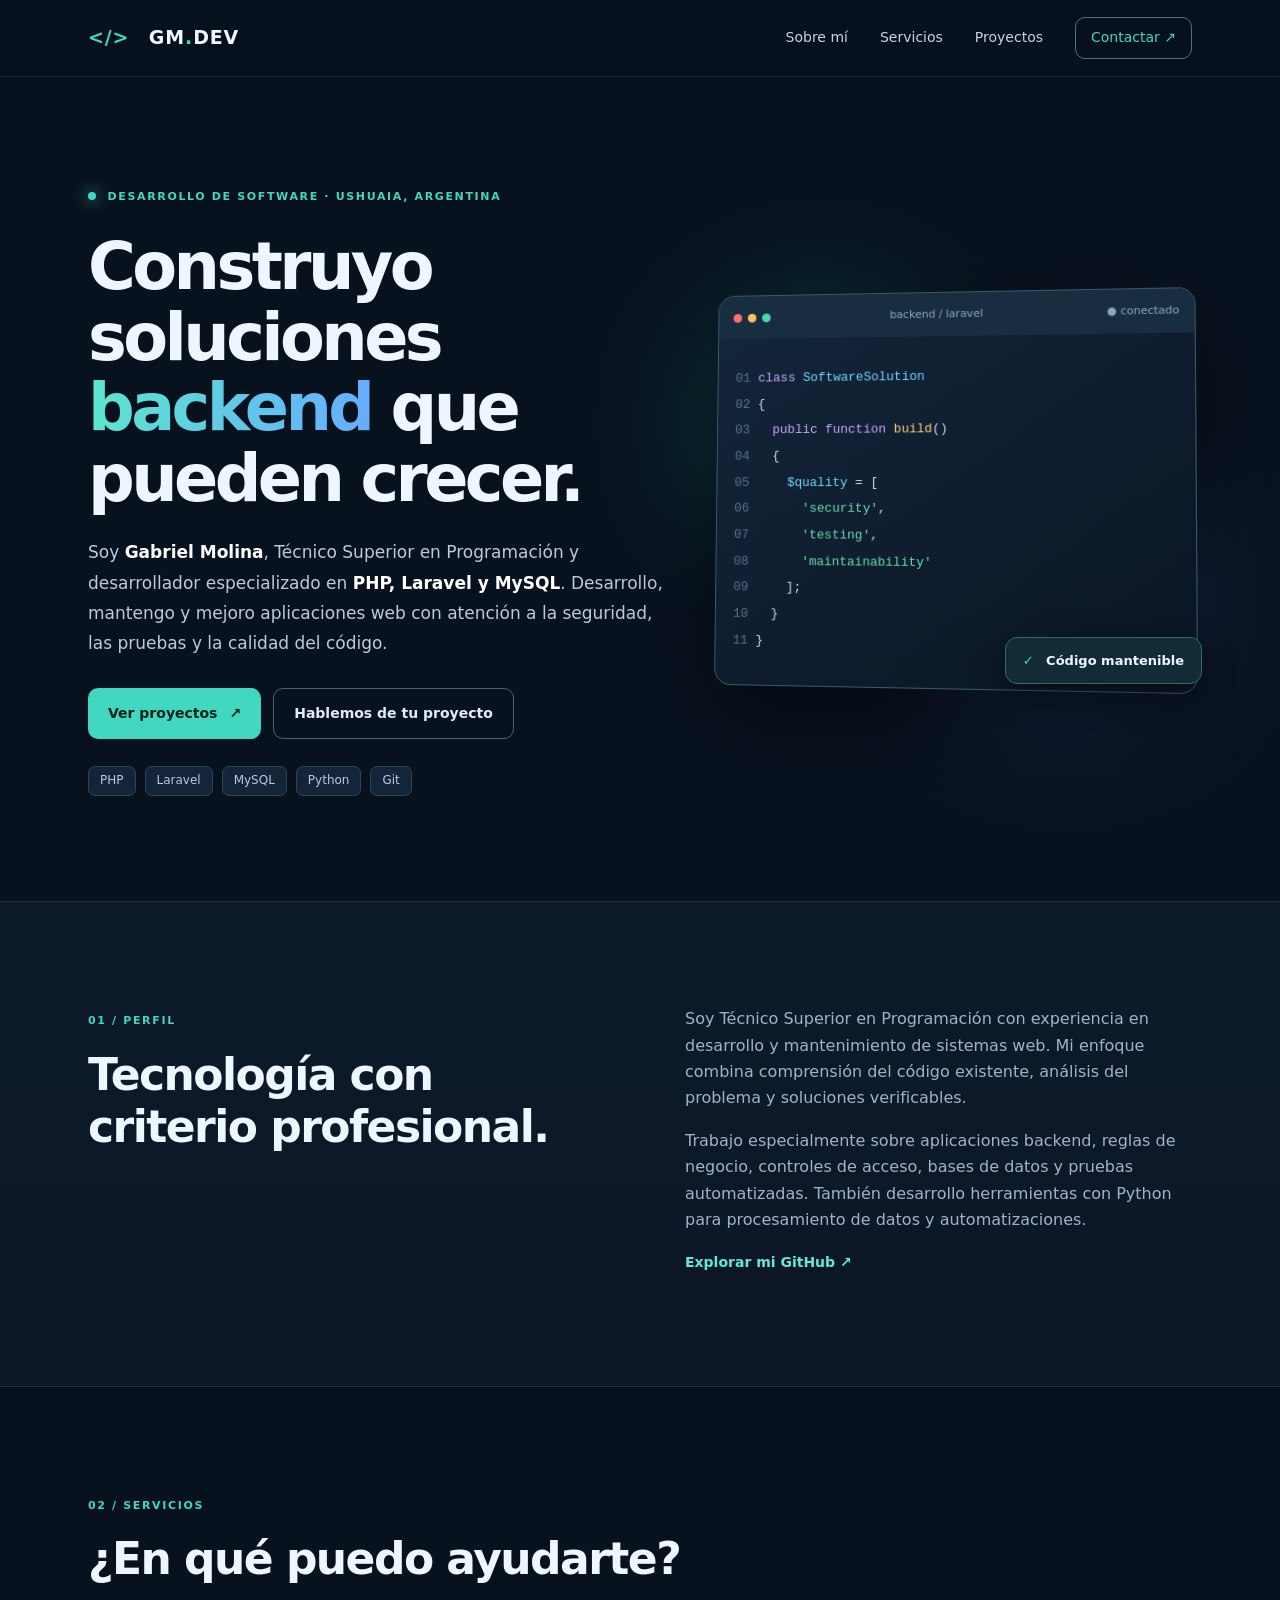
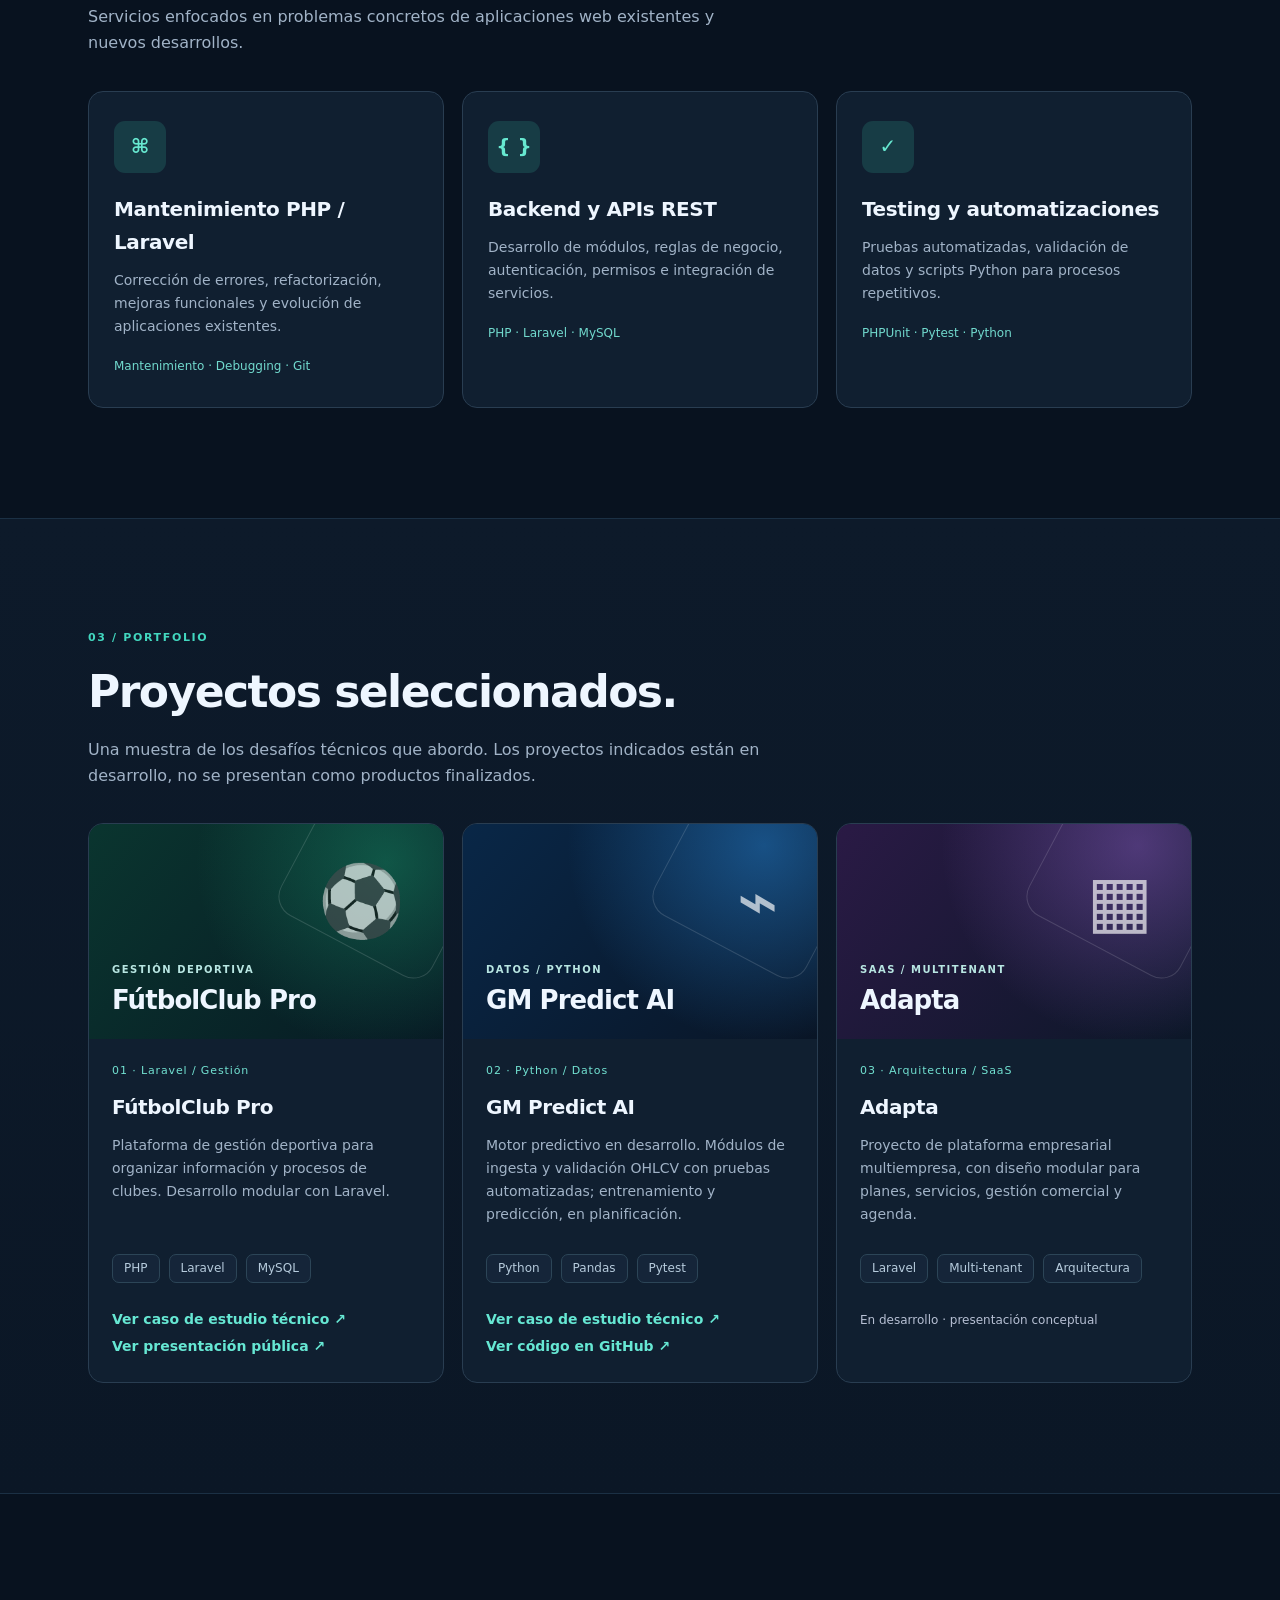
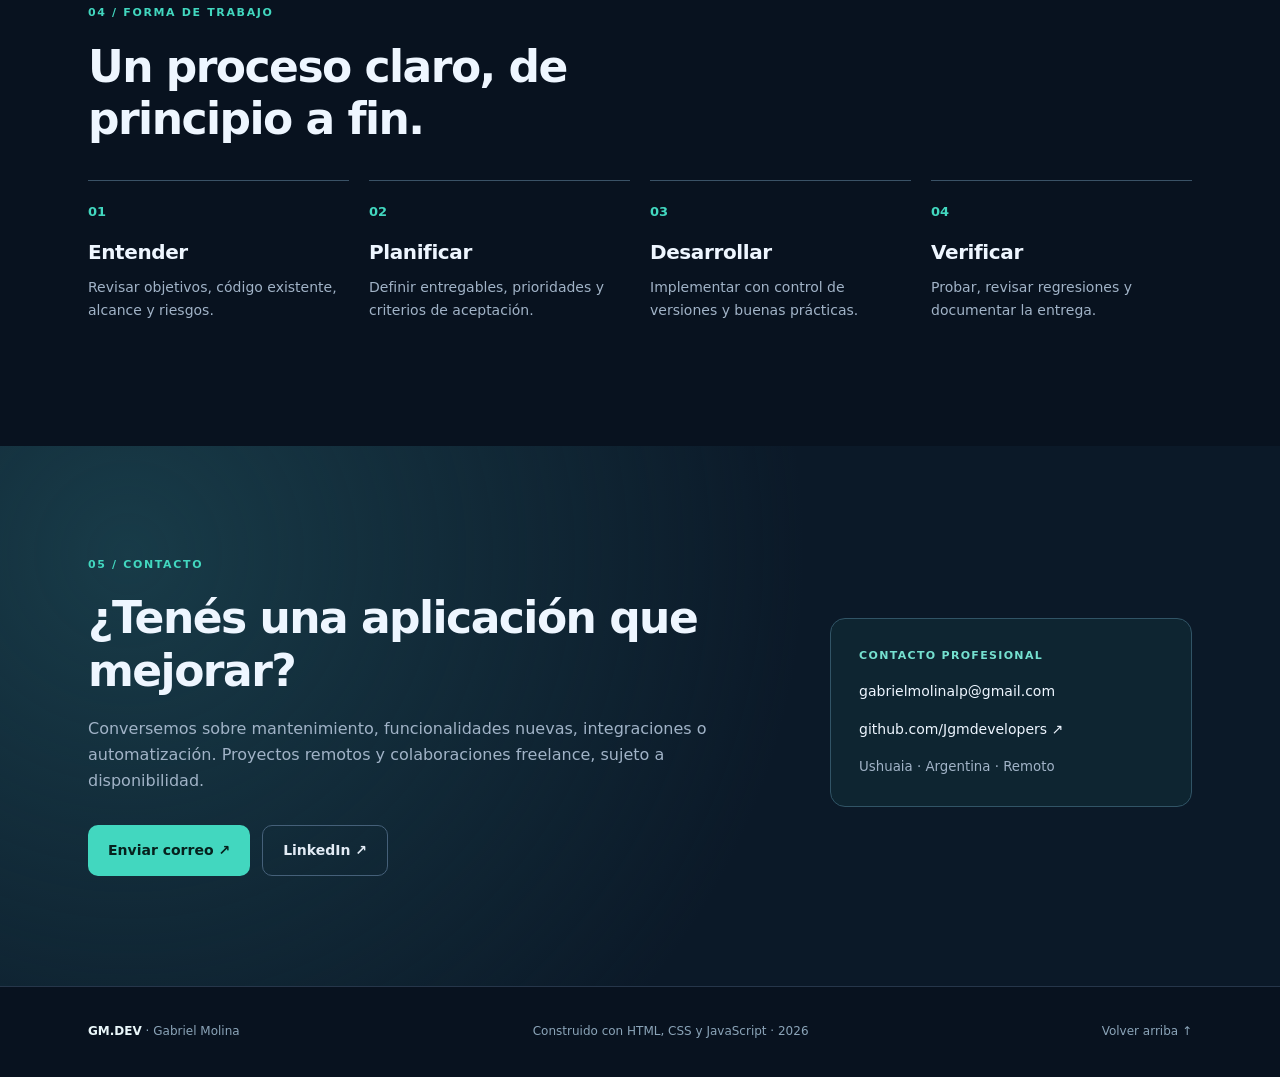
==== commit a2162d97: "feat: enlazar caso de estudio GM Predict AI desde portfolio" ====
--- a/index.html
+++ b/index.html
@@ -200,10 +200,9 @@
                 <div class="project-tags">
                   <span>PHP</span><span>Laravel</span><span>MySQL</span>
                 </div>
-                <a
-                  class="text-link"
-                  href="proyectos/futbolclub-pro.html"
-                  >Ver caso de estudio técnico ↗</a>
+                <a class="text-link" href="proyectos/futbolclub-pro.html"
+                  >Ver caso de estudio técnico ↗</a
+                >
                 <br />
                 <a
                   class="text-link"
@@ -230,13 +229,21 @@
                 <div class="project-tags">
                   <span>Python</span><span>Pandas</span><span>Pytest</span>
                 </div>
+
+                <a class="text-link" href="proyectos/gm-predict-ai.html">
+                  Ver caso de estudio técnico ↗
+                </a>
+
+                <br />
+
                 <a
                   class="text-link"
                   href="https://github.com/Jgmdevelopers/gm-predict-ai"
                   target="_blank"
                   rel="noopener noreferrer"
-                  >Ver repositorio público ↗</a
                 >
+                  Ver código en GitHub ↗
+                </a>
               </div>
             </article>
             <article class="project-card">
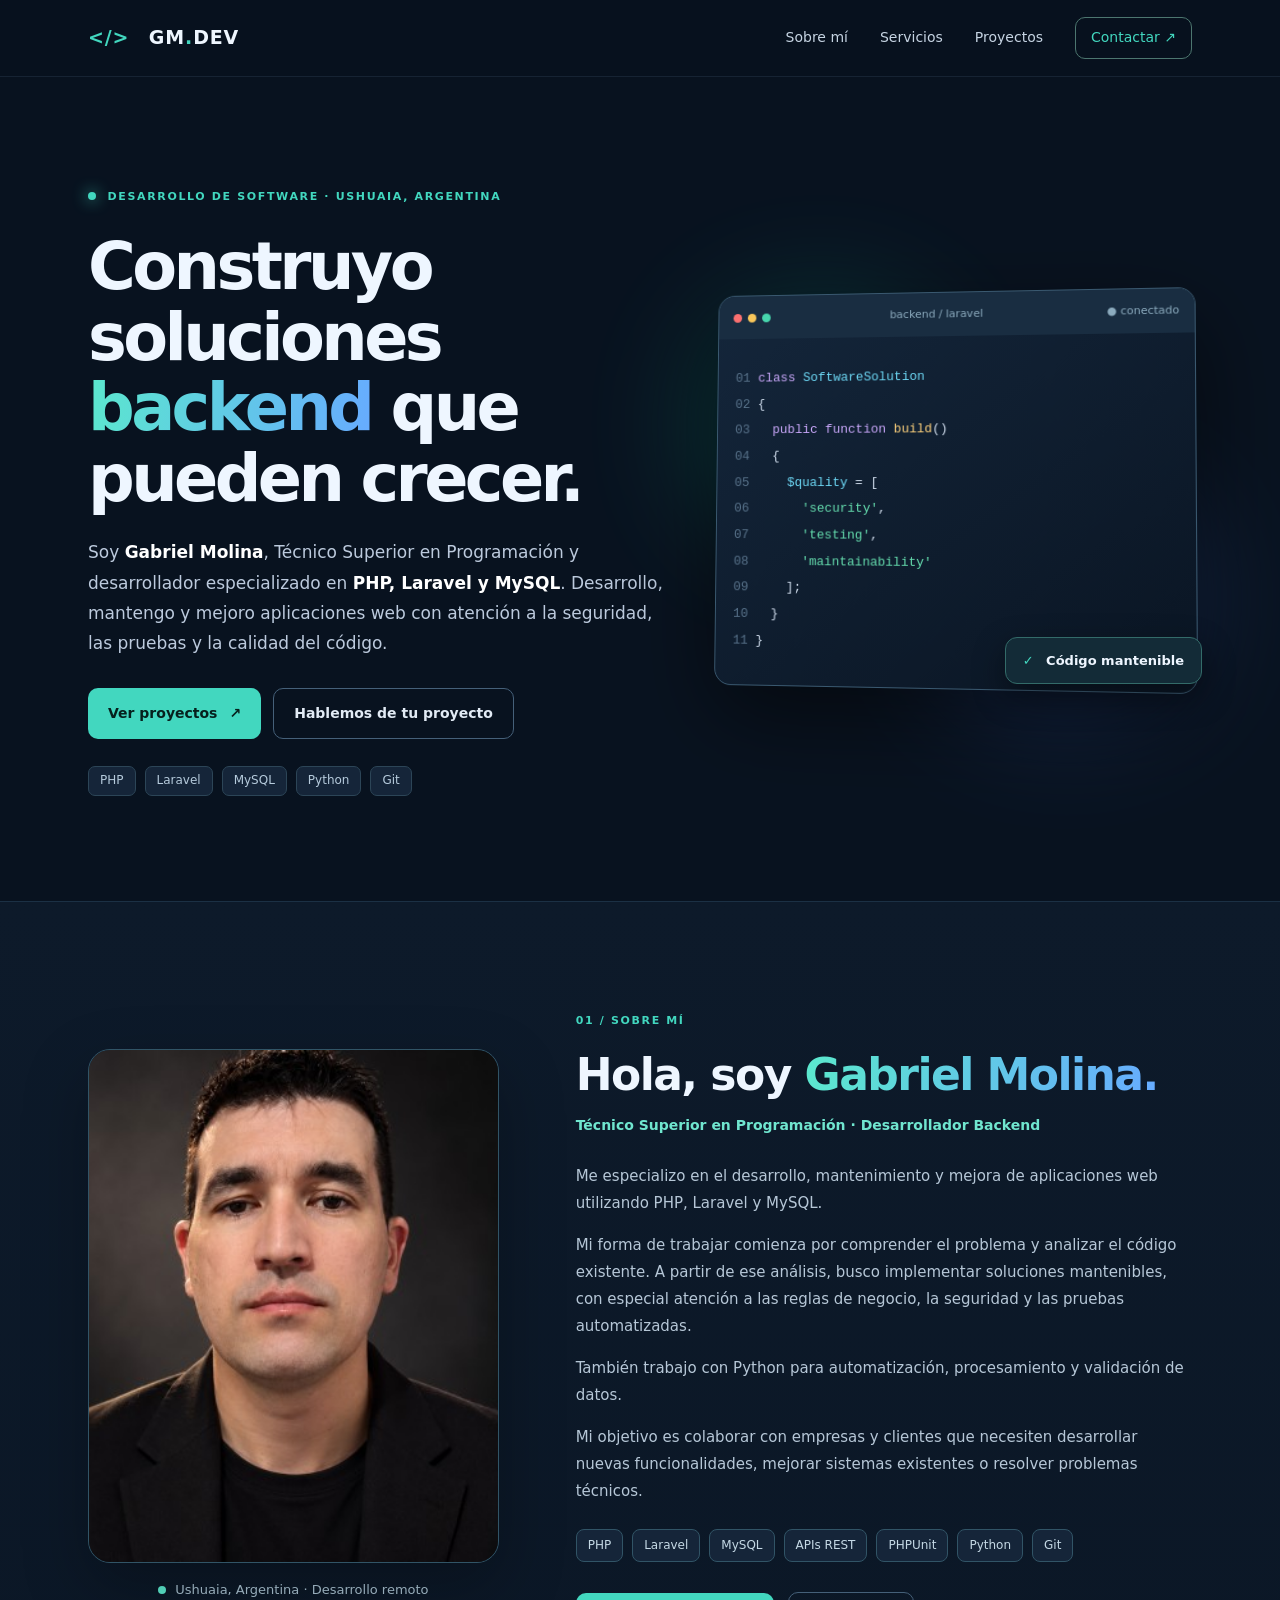
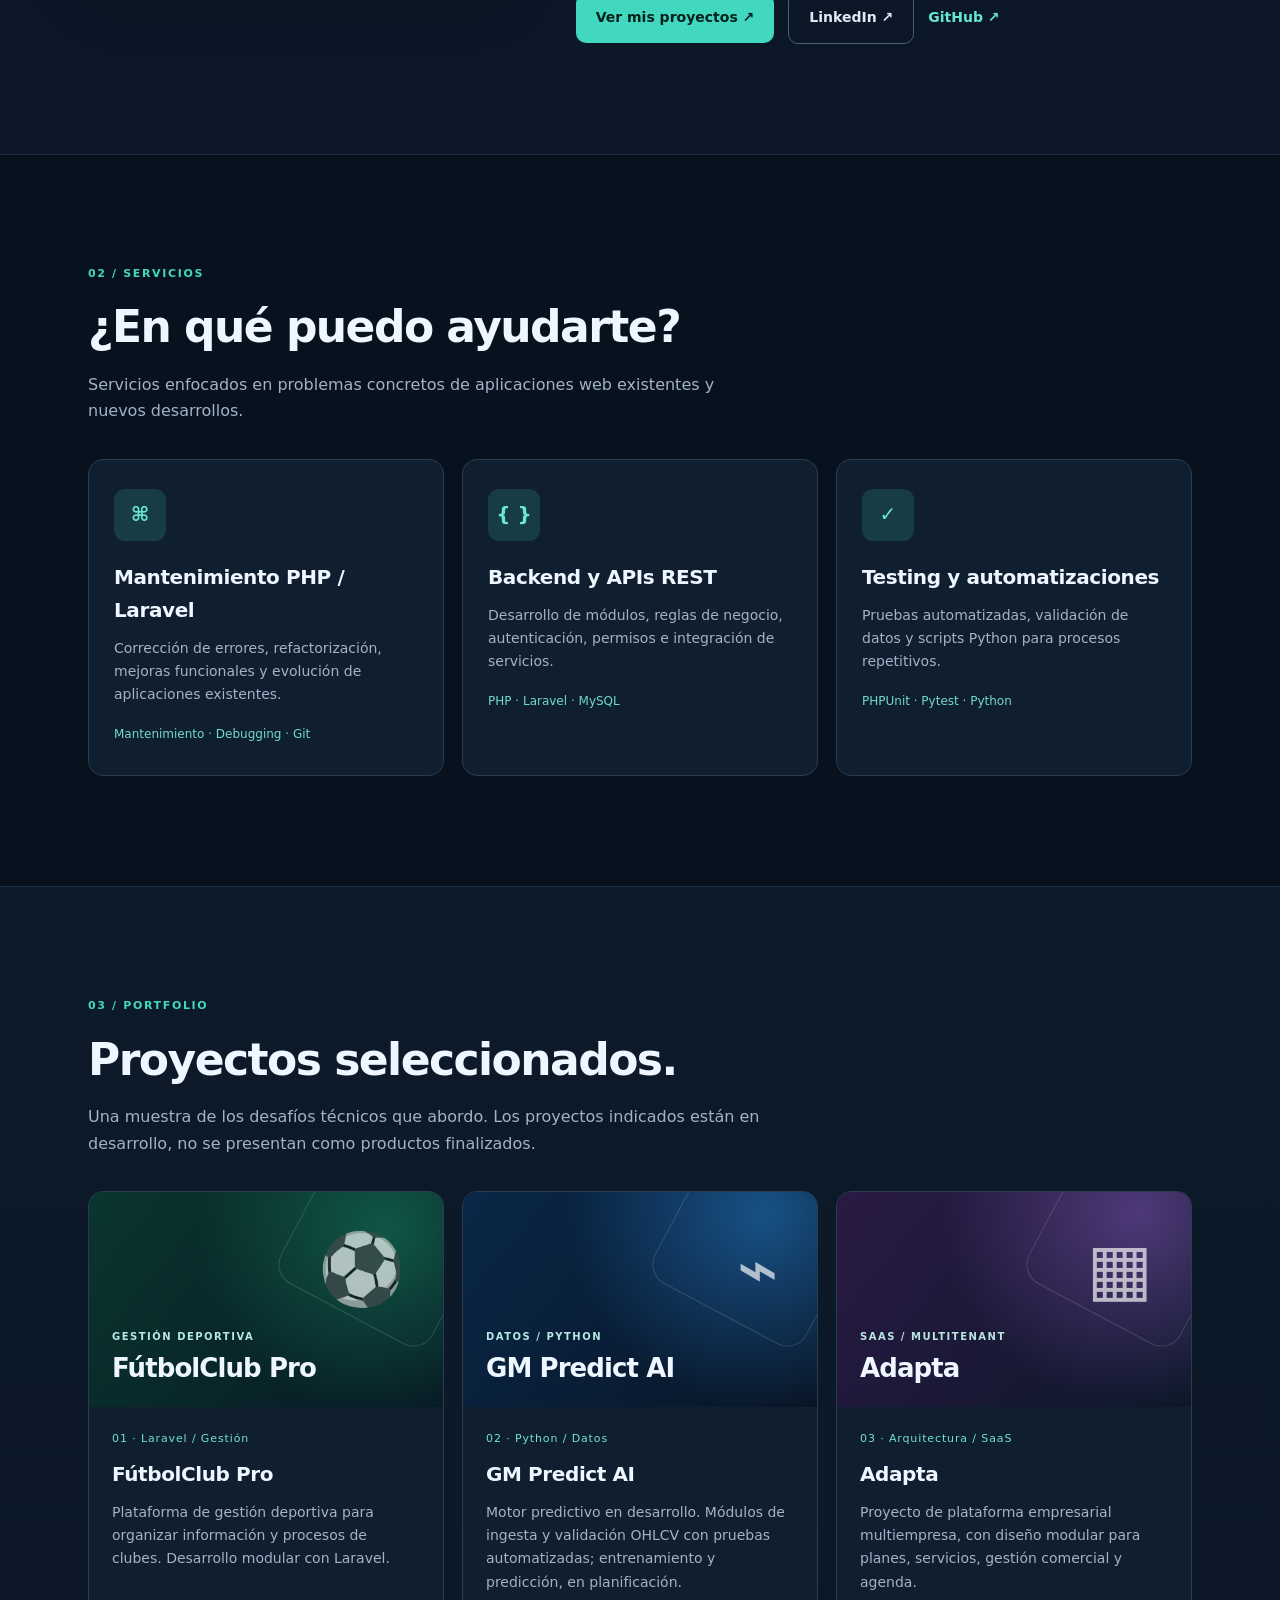
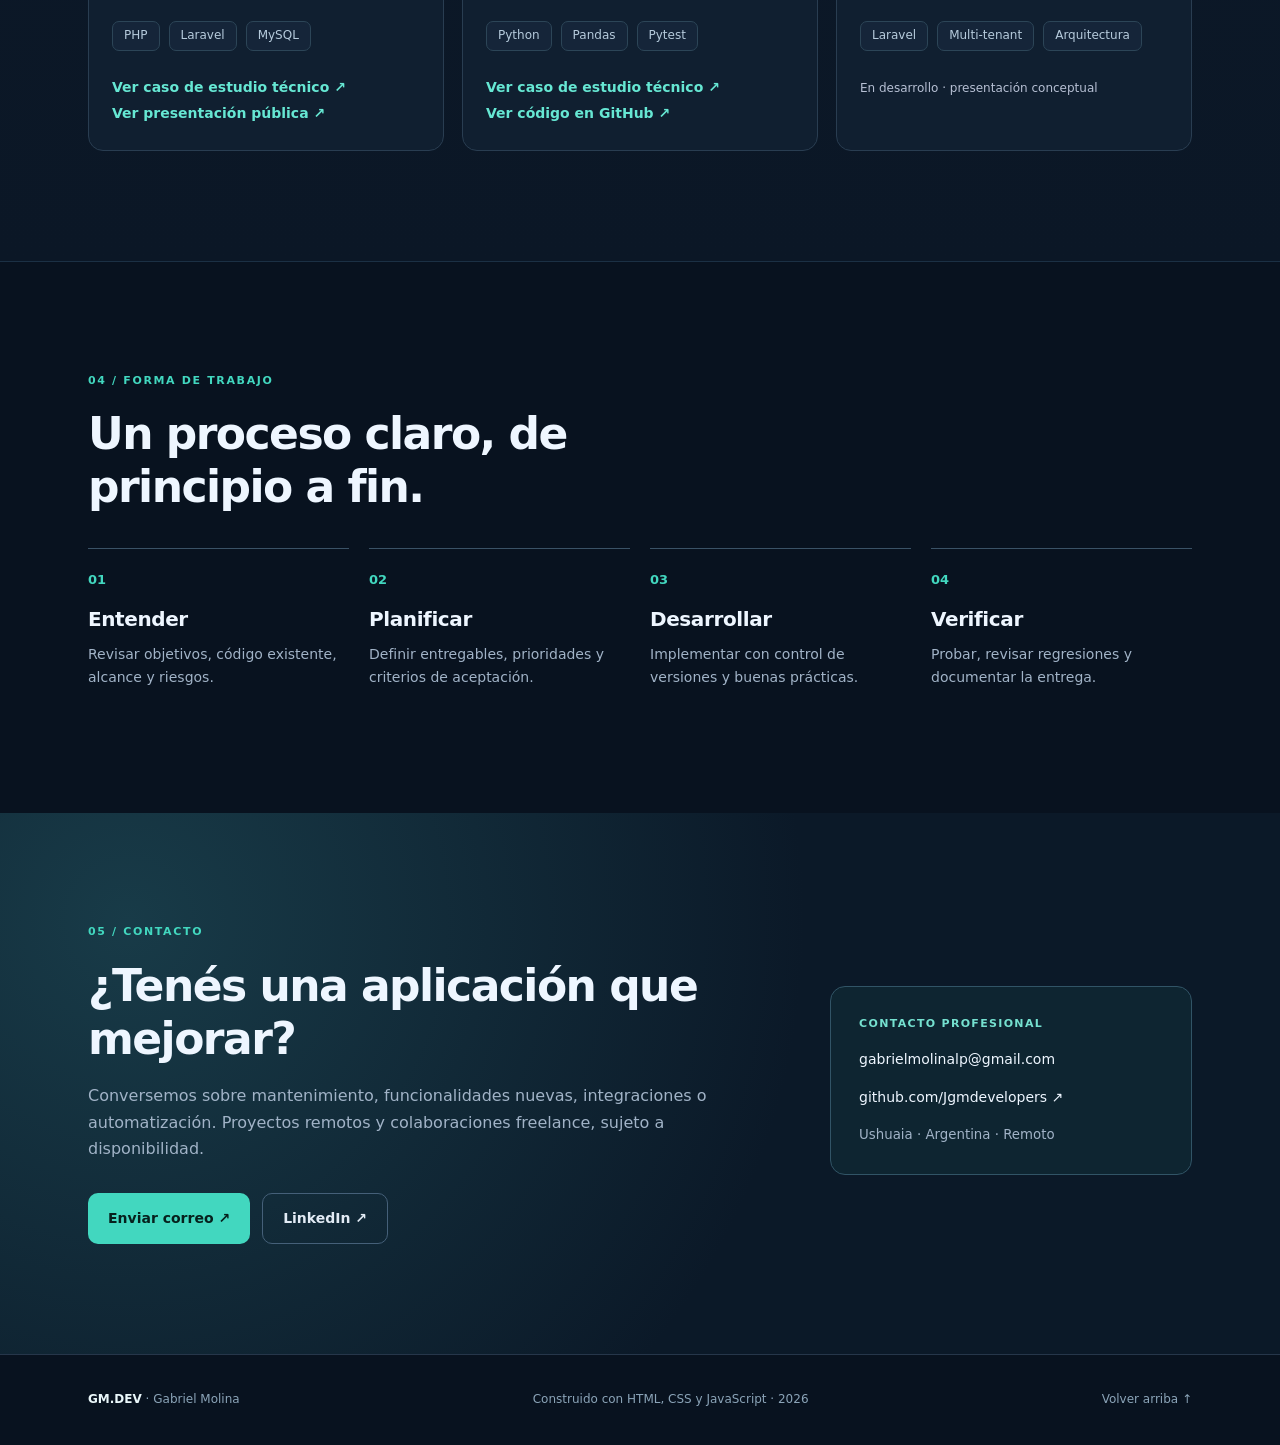
==== commit e57368e3: "feat: redisenar seccion sobre mi con identidad profesional" ====
--- a/index.html
+++ b/index.html
@@ -105,35 +105,96 @@
           <div class="floating-pill"><span>✓</span> Código mantenible</div>
         </div>
       </section>
+
       <section id="sobre-mi" class="section section-alt">
-        <div class="container split">
-          <div>
-            <span class="section-label">01 / PERFIL</span>
-            <h2>Tecnología con criterio profesional.</h2>
-          </div>
-          <div>
-            <p>
-              Soy Técnico Superior en Programación con experiencia en desarrollo
-              y mantenimiento de sistemas web. Mi enfoque combina comprensión
-              del código existente, análisis del problema y soluciones
-              verificables.
-            </p>
-            <p>
-              Trabajo especialmente sobre aplicaciones backend, reglas de
-              negocio, controles de acceso, bases de datos y pruebas
-              automatizadas. También desarrollo herramientas con Python para
-              procesamiento de datos y automatizaciones.
-            </p>
-            <a
-              class="text-link"
-              href="https://github.com/Jgmdevelopers"
-              target="_blank"
-              rel="noopener noreferrer"
-              >Explorar mi GitHub ↗</a
-            >
-          </div>
-        </div>
-      </section>
+        <div class="container about-layout">
+          <div class="about-photo">
+            <div class="about-photo-frame">
+              <img
+                src="assets/img/gabriel-molina-perfil.jfif"
+                alt="Gabriel Molina, desarrollador backend PHP y Laravel"
+                width="480"
+                height="600"
+                loading="lazy"
+                decoding="async"
+              />
+            </div>
+
+            <div class="about-photo-caption">
+              <span class="about-status-dot" aria-hidden="true"></span>
+              Ushuaia, Argentina · Desarrollo remoto
+            </div>
+          </div>
+
+          <div class="about-content">
+            <span class="section-label">01 / SOBRE MÍ</span>
+
+            <h2>
+              Hola, soy <span class="gradient-text">Gabriel Molina.</span>
+            </h2>
+
+            <p class="about-role">
+              Técnico Superior en Programación · Desarrollador Backend
+            </p>
+
+            <p>
+              Me especializo en el desarrollo, mantenimiento y mejora de
+              aplicaciones web utilizando PHP, Laravel y MySQL.
+            </p>
+
+            <p>
+              Mi forma de trabajar comienza por comprender el problema y
+              analizar el código existente. A partir de ese análisis, busco
+              implementar soluciones mantenibles, con especial atención a las
+              reglas de negocio, la seguridad y las pruebas automatizadas.
+            </p>
+
+            <p>
+              También trabajo con Python para automatización, procesamiento y
+              validación de datos.
+            </p>
+
+            <p>
+              Mi objetivo es colaborar con empresas y clientes que necesiten
+              desarrollar nuevas funcionalidades, mejorar sistemas existentes o
+              resolver problemas técnicos.
+            </p>
+
+            <div class="about-skills" aria-label="Tecnologías principales">
+              <span>PHP</span>
+              <span>Laravel</span>
+              <span>MySQL</span>
+              <span>APIs REST</span>
+              <span>PHPUnit</span>
+              <span>Python</span>
+              <span>Git</span>
+            </div>
+
+            <div class="about-actions">
+              <a class="btn primary" href="#proyectos"> Ver mis proyectos ↗ </a>
+
+              <a
+                class="btn secondary"
+                href="https://www.linkedin.com/in/gabriel-molina-ush/"
+                target="_blank"
+                rel="noopener noreferrer"
+              >
+                LinkedIn ↗
+              </a>
+
+              <a
+                class="text-link"
+                href="https://github.com/Jgmdevelopers"
+                target="_blank"
+                rel="noopener noreferrer"
+              >
+                GitHub ↗
+              </a>
+            </div>
+          </div>
+        </div>
+      </section>
+
       <section id="servicios" class="section container">
         <div class="section-head">
           <span class="section-label">02 / SERVICIOS</span>
@@ -173,6 +234,7 @@
           </article>
         </div>
       </section>
+
       <section id="proyectos" class="section section-alt">
         <div class="container">
           <div class="section-head">
@@ -270,6 +332,7 @@
           </div>
         </div>
       </section>
+
       <section class="section container" id="metodo">
         <div class="section-head">
           <span class="section-label">04 / FORMA DE TRABAJO</span>
@@ -298,6 +361,7 @@
           </div>
         </div>
       </section>
+
       <section class="section contact-section" id="contacto">
         <div class="container contact-box">
           <div>
--- a/assets/styles.css
+++ b/assets/styles.css
@@ -575,6 +575,7 @@
     gap: 25px;
   }
 }
+
 @media (max-width: 650px) {
   .container {
     padding-inline: 20px;
@@ -648,21 +649,32 @@
   }
 }
 
-
 /* GM.DEV v1.1 — microinteracciones y accesibilidad */
-:root { --motion-ease: cubic-bezier(.2,.7,.2,1); }
-html { scroll-padding-top: 88px; }
-.service-card, .project-card, .contact-detail {
-  transition: transform 220ms var(--motion-ease), border-color 220ms ease, box-shadow 220ms ease;
+:root {
+  --motion-ease: cubic-bezier(0.2, 0.7, 0.2, 1);
+}
+html {
+  scroll-padding-top: 88px;
+}
+.service-card,
+.project-card,
+.contact-detail {
+  transition:
+    transform 220ms var(--motion-ease),
+    border-color 220ms ease,
+    box-shadow 220ms ease;
 }
 @media (hover: hover) and (pointer: fine) {
-  .service-card:hover, .project-card:hover {
+  .service-card:hover,
+  .project-card:hover {
     transform: translateY(-5px);
     border-color: #4a9b9b;
-    box-shadow: 0 14px 34px rgba(0,0,0,.2);
-  }
-}
-.nav-links a[aria-current="location"] { color: var(--accent); }
+    box-shadow: 0 14px 34px rgba(0, 0, 0, 0.2);
+  }
+}
+.nav-links a[aria-current="location"] {
+  color: var(--accent);
+}
 .nav-links a[aria-current="location"]:not(.nav-cta) {
   text-decoration: underline;
   text-underline-offset: 9px;
@@ -672,17 +684,210 @@
   .motion-ready .reveal {
     opacity: 0;
     transform: translateY(14px);
-    transition: opacity 440ms var(--motion-ease), transform 440ms var(--motion-ease);
-  }
-  .motion-ready .reveal.is-visible { opacity: 1; transform: none; }
+    transition:
+      opacity 440ms var(--motion-ease),
+      transform 440ms var(--motion-ease);
+  }
+  .motion-ready .reveal.is-visible {
+    opacity: 1;
+    transform: none;
+  }
 }
 @media (prefers-reduced-motion: reduce) {
-  html { scroll-behavior: auto; }
-  *, *::before, *::after {
-    animation-duration: .01ms !important;
+  html {
+    scroll-behavior: auto;
+  }
+  *,
+  *::before,
+  *::after {
+    animation-duration: 0.01ms !important;
     animation-iteration-count: 1 !important;
-    transition-duration: .01ms !important;
+    transition-duration: 0.01ms !important;
     scroll-behavior: auto !important;
   }
-  .reveal { opacity: 1 !important; transform: none !important; }
-}
+  .reveal {
+    opacity: 1 !important;
+    transform: none !important;
+  }
+}
+
+/* GM.DEV v1.3 — Flujo de datos GM Predict AI */
+
+.pipeline {
+  display: grid;
+  grid-template-columns: repeat(4, minmax(0, 1fr));
+  gap: 18px;
+  margin-top: 36px;
+}
+
+.pipeline-step {
+  position: relative;
+  padding: 24px;
+  border: 1px solid #293d51;
+  border-radius: 14px;
+  background: #101f30;
+}
+
+.pipeline-step > span {
+  display: block;
+  margin-bottom: 18px;
+  color: #a6b8ca;
+  font-size: 12px;
+  font-weight: 700;
+}
+
+.pipeline-step h3 {
+  font-size: 18px;
+  margin-bottom: 10px;
+}
+
+.pipeline-step p {
+  color: #b6c7d7;
+  font-size: 14px;
+}
+
+.pipeline-step.implemented {
+  border-color: #328c7d;
+  background: #102d31;
+}
+
+.pipeline-step.implemented > span {
+  color: #70e6cf;
+}
+
+.pipeline-step.planned {
+  border-style: dashed;
+}
+
+@media (max-width: 900px) {
+  .pipeline {
+    grid-template-columns: repeat(2, minmax(0, 1fr));
+  }
+}
+
+@media (max-width: 650px) {
+  .pipeline {
+    grid-template-columns: 1fr;
+  }
+}
+
+/* GM.DEV v1.4 — Sobre mí e identidad profesional */
+
+.about-layout {
+  display: grid;
+  grid-template-columns: minmax(0, 0.8fr) minmax(0, 1.2fr);
+  gap: clamp(36px, 6vw, 90px);
+  align-items: center;
+}
+
+.about-photo {
+  max-width: 420px;
+  width: 100%;
+  margin-inline: auto;
+}
+
+.about-photo-frame {
+  position: relative;
+  aspect-ratio: 4 / 5;
+  overflow: hidden;
+  border: 1px solid #315466;
+  border-radius: 22px;
+  background: #14283b;
+  box-shadow: 0 24px 65px rgba(0, 0, 0, 0.25);
+}
+
+.about-photo-frame img {
+  display: block;
+  width: 100%;
+  height: 100%;
+  object-fit: cover;
+  object-position: center;
+}
+
+.about-photo-caption {
+  display: flex;
+  align-items: center;
+  justify-content: center;
+  gap: 9px;
+  margin-top: 16px;
+  color: #a9c1d0;
+  font-size: 13px;
+}
+
+.about-status-dot {
+  width: 8px;
+  height: 8px;
+  flex-shrink: 0;
+  border-radius: 50%;
+  background: #5be8cd;
+}
+
+.about-content h2 {
+  margin-bottom: 12px;
+}
+
+.about-content p {
+  color: #b6c7d7;
+  font-size: 15px;
+  line-height: 1.8;
+}
+
+.about-content .about-role {
+  color: #70e6cf;
+  font-weight: 700;
+  font-size: 14px;
+  margin-bottom: 24px;
+}
+
+.about-skills {
+  display: flex;
+  flex-wrap: wrap;
+  gap: 9px;
+  margin-top: 24px;
+}
+
+.about-skills span {
+  padding: 6px 11px;
+  border: 1px solid #315466;
+  border-radius: 8px;
+  background: #152539;
+  color: #c5d9e5;
+  font-size: 12px;
+}
+
+.about-actions {
+  display: flex;
+  align-items: center;
+  flex-wrap: wrap;
+  gap: 14px;
+  margin-top: 30px;
+}
+
+@media (max-width: 900px) {
+  .about-layout {
+    grid-template-columns: 1fr;
+    gap: 38px;
+  }
+
+  .about-photo {
+    max-width: 330px;
+  }
+}
+
+@media (max-width: 650px) {
+  .about-photo {
+    max-width: 290px;
+  }
+
+  .about-content h2 {
+    font-size: clamp(30px, 8vw, 40px);
+  }
+
+  .about-actions {
+    align-items: stretch;
+  }
+
+  .about-actions .btn {
+    width: 100%;
+  }
+}
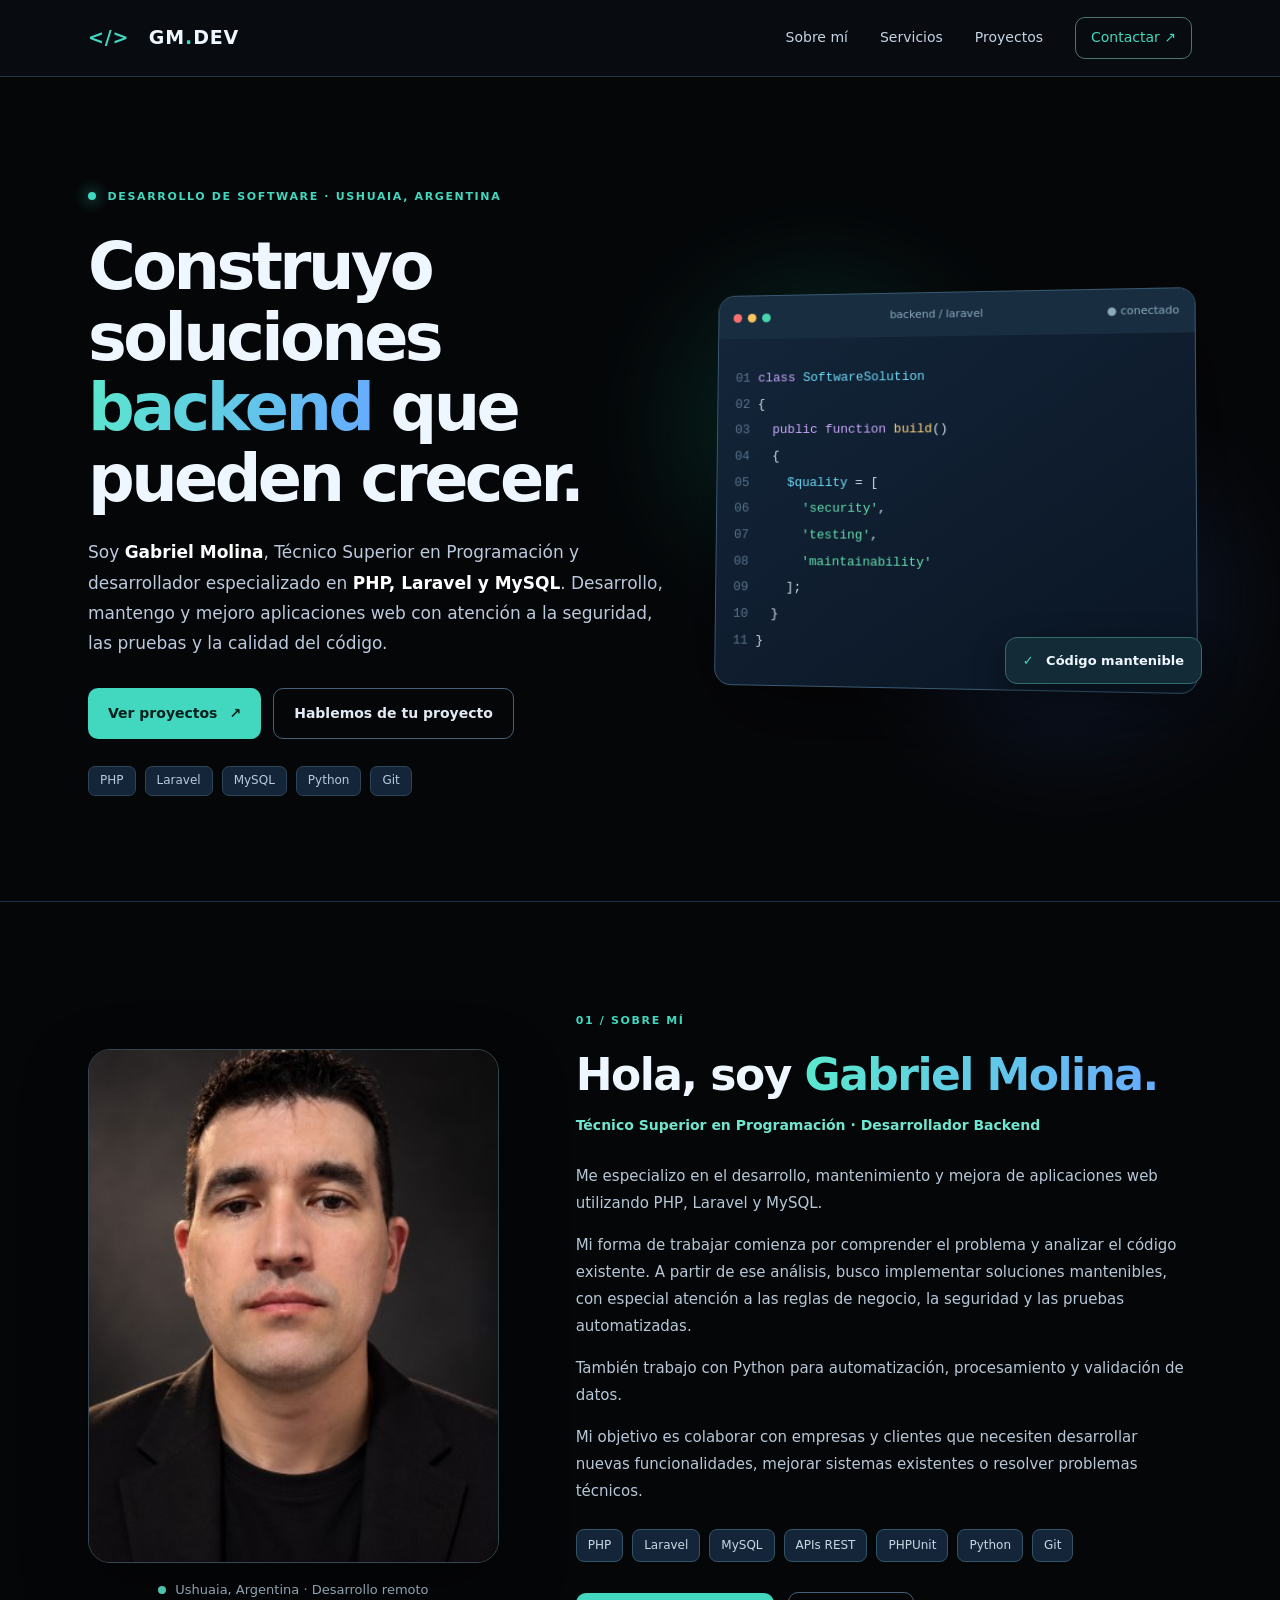
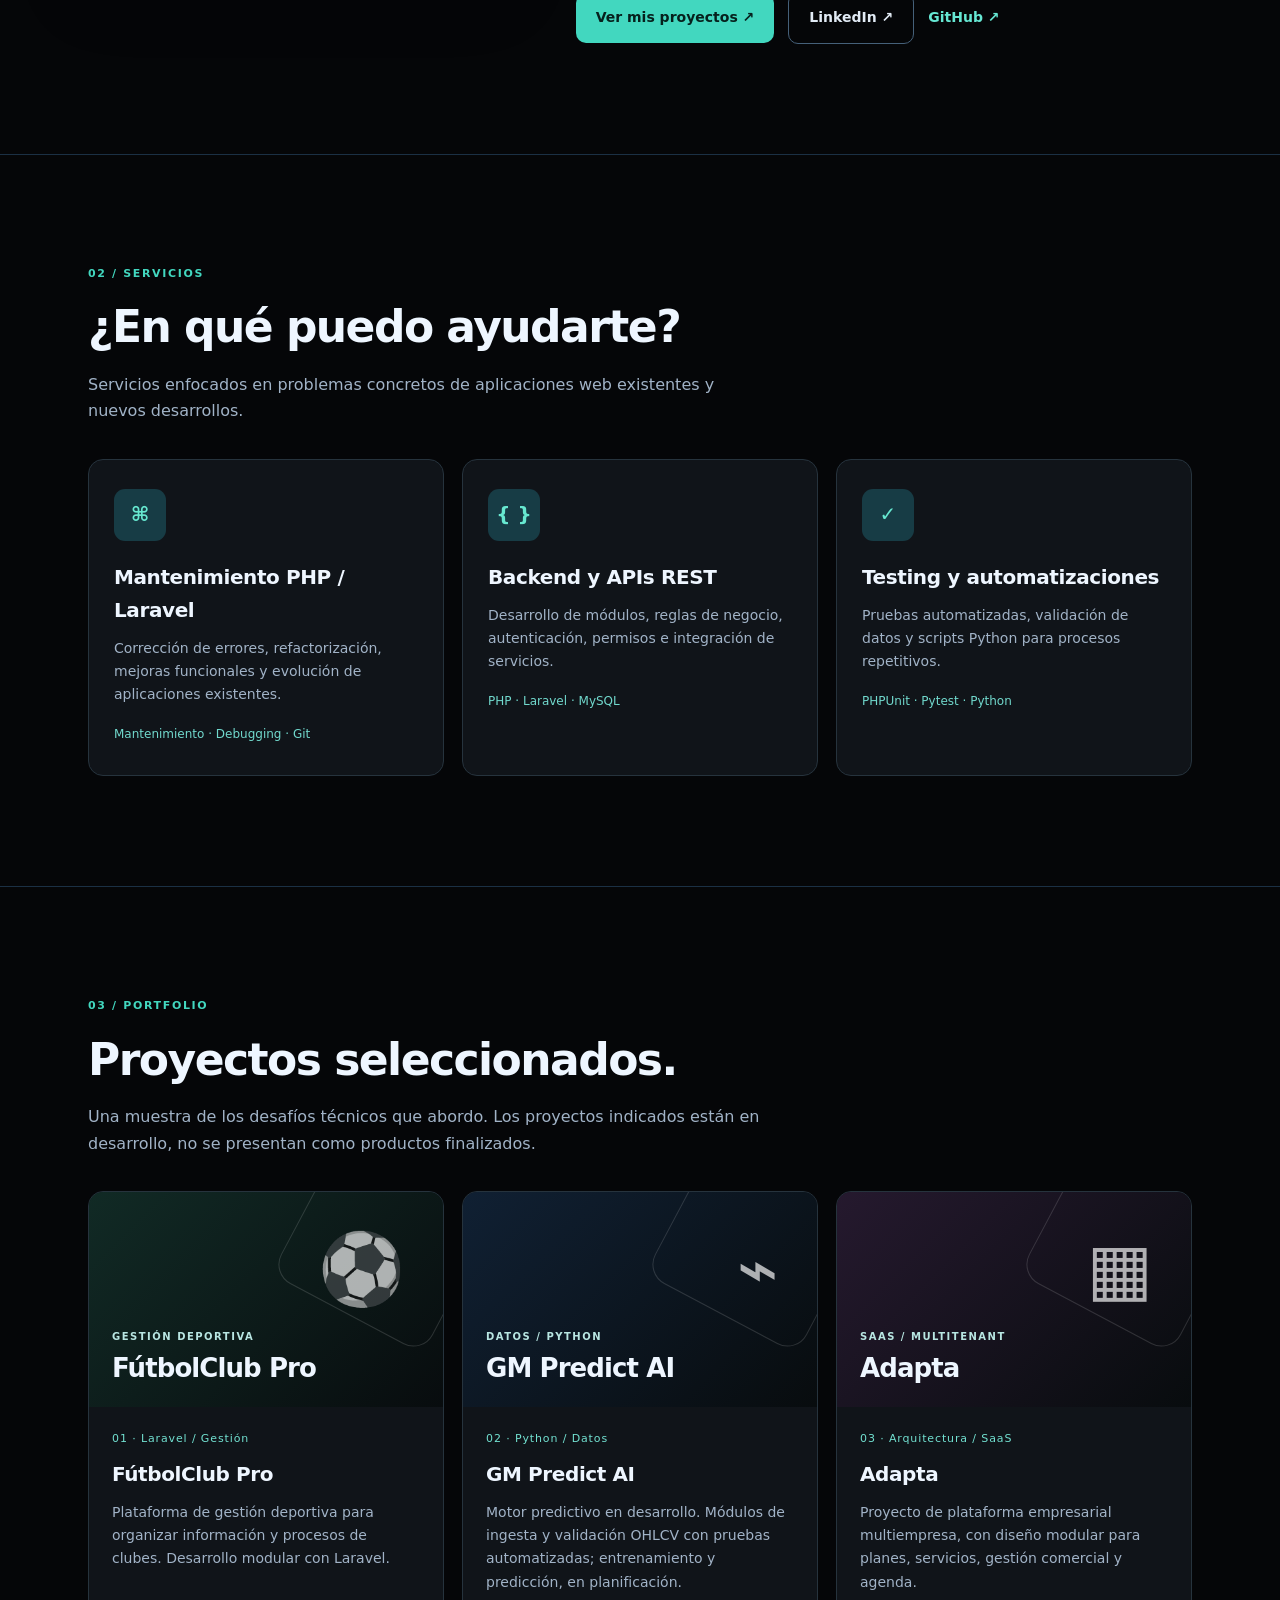
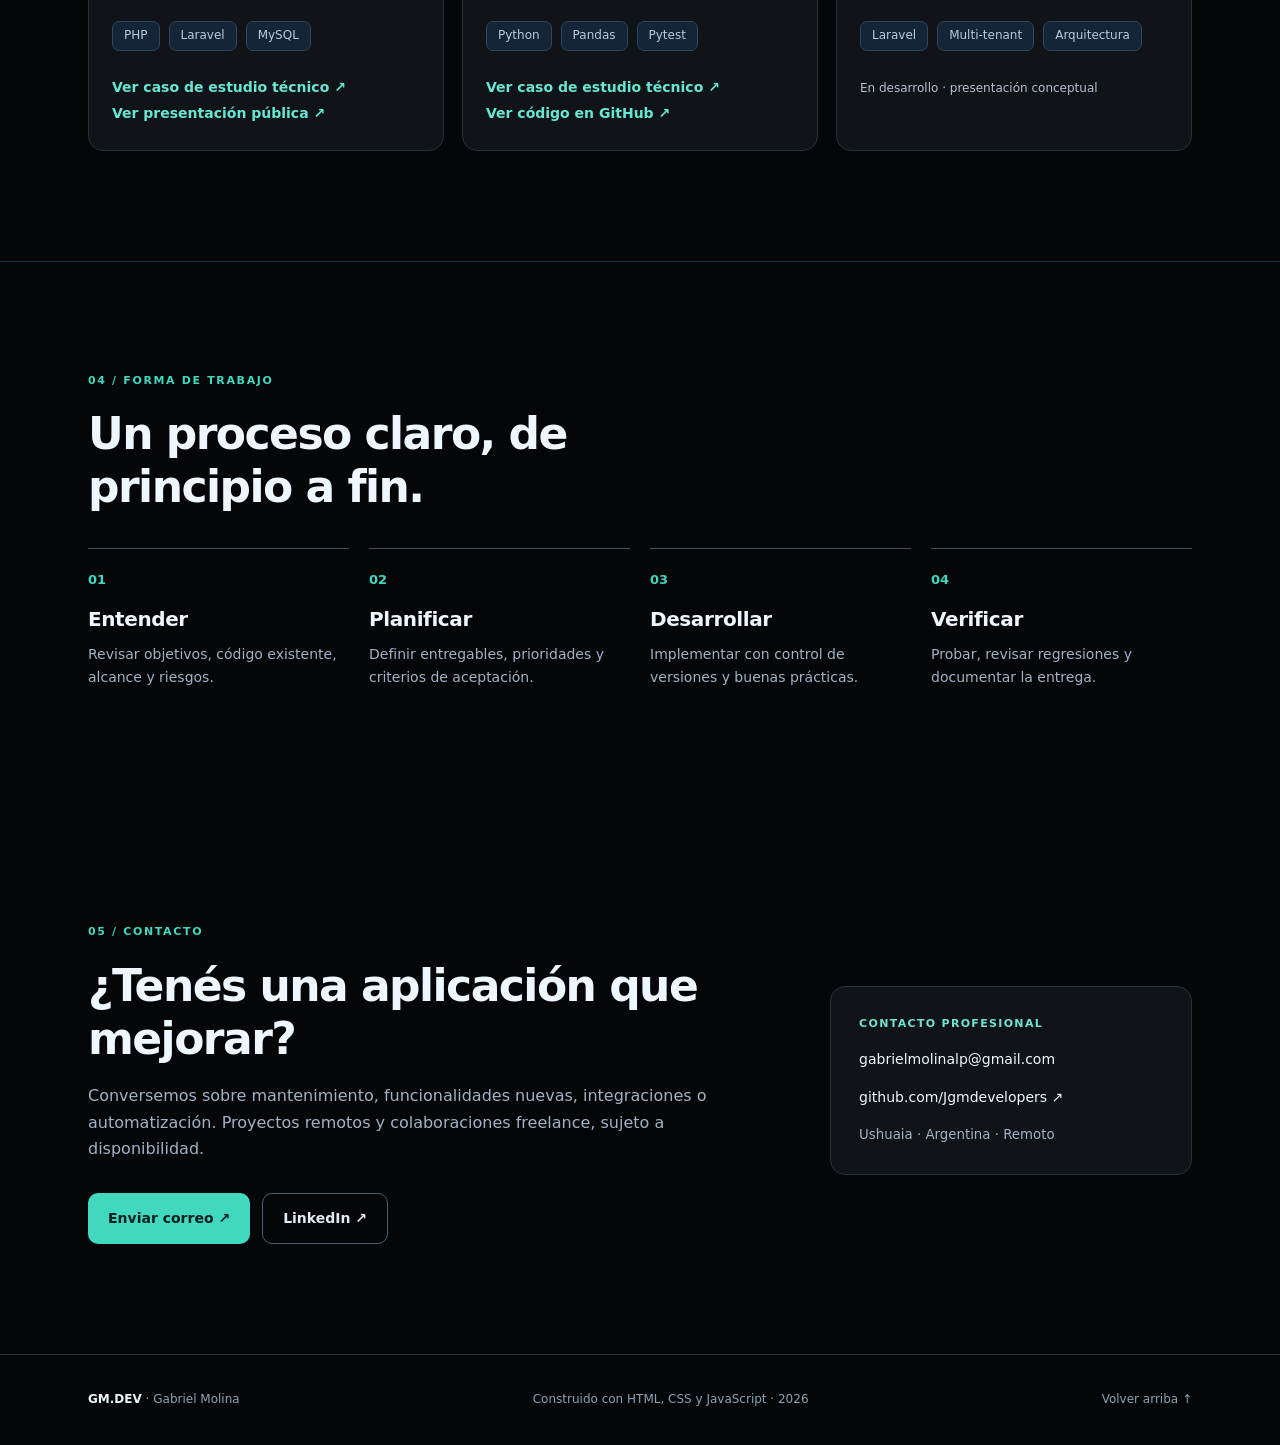
==== commit 688e7fc6: "style: unificar identidad visual negra de GM.DEV" ====
--- a/index.html
+++ b/index.html
@@ -106,7 +106,7 @@
         </div>
       </section>
 
-      <section id="sobre-mi" class="section section-alt">
+      <section id="sobre-mi" class="section section-alt about-section">
         <div class="container about-layout">
           <div class="about-photo">
             <div class="about-photo-frame">
--- a/assets/styles.css
+++ b/assets/styles.css
@@ -790,10 +790,10 @@
   position: relative;
   aspect-ratio: 4 / 5;
   overflow: hidden;
-  border: 1px solid #315466;
+  border: 1px solid #344650;
   border-radius: 22px;
-  background: #14283b;
-  box-shadow: 0 24px 65px rgba(0, 0, 0, 0.25);
+  background: #101419;
+  box-shadow: 0 24px 65px rgba(0, 0, 0, 0.35);
 }
 
 .about-photo-frame img {
@@ -891,3 +891,59 @@
     width: 100%;
   }
 }
+/* GM.DEV v1.4 — Identidad visual negro premium */
+
+:root {
+  --page-black: #050608;
+  --surface-black: #101419;
+  --border-dark: #26333d;
+}
+
+/* Fondo general */
+html,
+body {
+  background-color: var(--page-black);
+}
+
+/* Secciones principales */
+.section,
+.section-alt,
+.contact-section,
+.about-section {
+  background: var(--page-black);
+}
+
+/* Encabezado */
+.site-header {
+  background: #080b10;
+  border-bottom-color: var(--border-dark);
+}
+
+/* Tarjetas */
+.service-card,
+.project-card,
+.contact-detail,
+.pipeline-step {
+  background: var(--surface-black);
+  border-color: var(--border-dark);
+}
+
+/* Tarjetas de proyecto: conservar su identidad */
+.project-art.football {
+  background: linear-gradient(135deg, #112a25, #080c0e);
+}
+
+.project-art.predict {
+  background: linear-gradient(135deg, #102033, #080c0e);
+}
+
+.project-art.adapta {
+  background: linear-gradient(135deg, #25192e, #080c0e);
+}
+
+/* Footer */
+footer {
+  background: var(--page-black);
+  border-top-color: var(--border-dark);
+}
+
